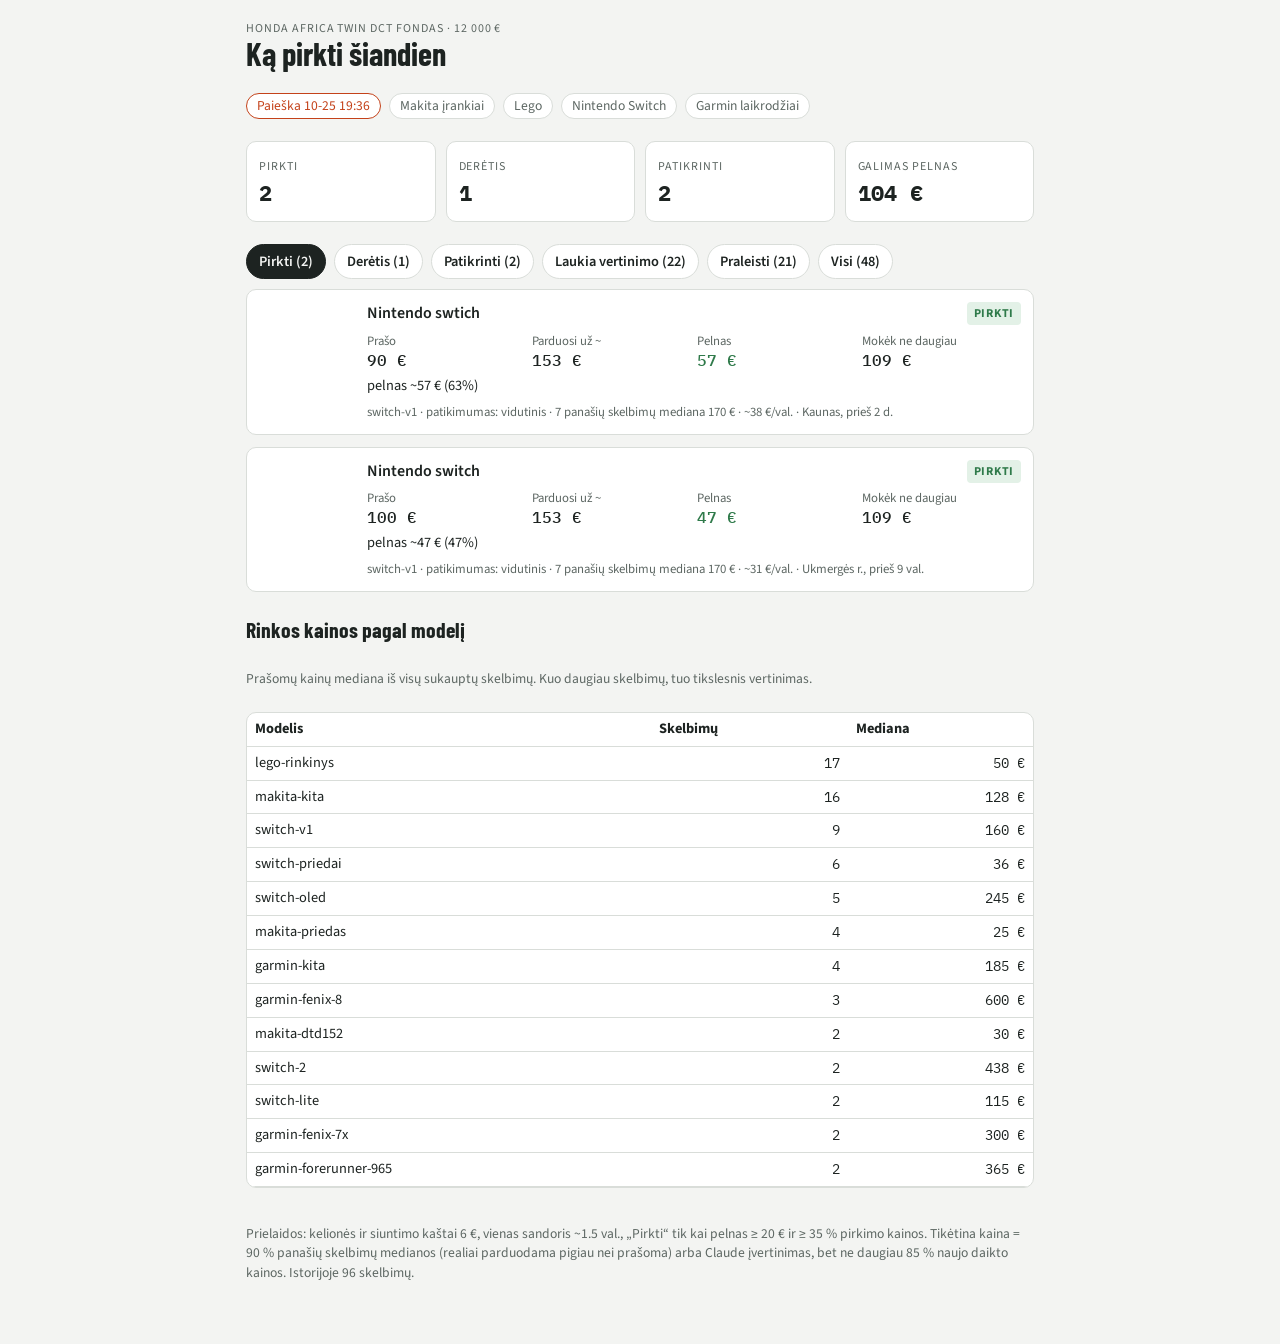
==== docs/index.html @ f066b0e3 "Kasdienio Claude vertinimo instrukcijos, stovo tipo progos svetainėje Co-Authored-By: Claude Opus 5." ====
<!doctype html>
<html lang="lt">
<head>
<meta charset="utf-8">
<meta name="viewport" content="width=device-width,initial-scale=1,viewport-fit=cover">
<meta name="robots" content="noindex,nofollow">
<title>Skelbimų medžioklė</title>
<link rel="stylesheet" href="https://fonts.googleapis.com/css2?family=Barlow+Condensed:wght@600;700&family=Source+Sans+3:wght@400;600&family=IBM+Plex+Mono:wght@500&display=swap">
<style>
/* Vienas stulpelis telefonui: suvestinė → sprendimų filtrai → radinių kortelės pagal balą → rinkos kainos */
:root{
  --bg:#f3f4f2;--panel:#fff;--fg:#1d2321;--muted:#5d6763;--line:#d9ddd9;--accent:#c4421a;
  --ok:#2f7a4a;--okbg:#e3f1e7;--warn:#9a6a00;--warnbg:#fbf0d4;--skip:#8a8f8c;
  --display:"Barlow Condensed","Arial Narrow",sans-serif;--body:"Source Sans 3",system-ui,sans-serif;--mono:"IBM Plex Mono",ui-monospace,monospace;
  color-scheme:light
}
@media (prefers-color-scheme:dark){:root{--bg:#151918;--panel:#1d2321;--fg:#e8ebe9;--muted:#9aa39f;--line:#2e3633;--accent:#f0703f;--ok:#6cc58c;--okbg:#1f3428;--warn:#e0b44a;--warnbg:#3a3020;--skip:#7d8582;color-scheme:dark}}
*{box-sizing:border-box}
body{margin:0;background:var(--bg);color:var(--fg);font:16px/1.45 var(--body)}
.wrap{max-width:820px;margin:0 auto;padding-block:max(20px,env(safe-area-inset-top)) 48px;padding-left:max(16px,env(safe-area-inset-left,0px));padding-right:max(16px,env(safe-area-inset-right,0px));display:grid;gap:22px}
h1,h2{font-family:var(--display);margin:0;text-wrap:balance}
h1{font-size:2rem;line-height:1.05}h2{font-size:1.35rem}
.eyebrow{font-size:.75rem;text-transform:uppercase;letter-spacing:.08em;color:var(--muted)}
.mono{font-family:var(--mono);font-variant-numeric:tabular-nums}
.status{display:flex;flex-wrap:wrap;gap:8px;font-size:.85rem;color:var(--muted)}
.chip{border:1px solid var(--line);border-radius:999px;padding:2px 10px;background:var(--panel);white-space:nowrap}
.chip.ok{border-color:var(--ok);color:var(--ok)}.chip.bad{border-color:var(--accent);color:var(--accent)}
.tiles{display:grid;grid-template-columns:repeat(auto-fit,minmax(140px,1fr));gap:10px}
.tile{background:var(--panel);border:1px solid var(--line);border-radius:10px;padding:12px}
.tile b{display:block;font-family:var(--mono);font-size:1.4rem}
.tabs{display:flex;gap:8px;flex-wrap:wrap}
.tabs button{font:600 .9rem var(--body);border:1px solid var(--line);background:var(--panel);color:var(--fg);border-radius:999px;padding:6px 12px;cursor:pointer}
.tabs button[aria-pressed="true"]{background:var(--fg);color:var(--bg);border-color:var(--fg)}
button:focus-visible,a:focus-visible{outline:2px solid var(--accent);outline-offset:2px}
.cards{display:grid;gap:12px}
.card{background:var(--panel);border:1px solid var(--line);border-radius:10px;padding:12px;display:grid;grid-template-columns:96px 1fr;gap:12px;min-width:0}
.card img{width:96px;height:96px;object-fit:cover;border-radius:6px;background:var(--line)}
.body{display:grid;gap:6px;min-width:0}
.top{display:flex;justify-content:space-between;gap:8px;align-items:flex-start}
.top a{color:var(--fg);font-weight:600;text-decoration:none;overflow-wrap:anywhere}
.top a:hover{text-decoration:underline}
.verdict{font:700 .75rem var(--body);text-transform:uppercase;letter-spacing:.06em;border-radius:4px;padding:3px 7px;white-space:nowrap}
.v-verta{background:var(--okbg);color:var(--ok)}.v-derėtis,.v-tikrinti{background:var(--warnbg);color:var(--warn)}
.v-praleisti,.v-nežinoma{background:var(--line);color:var(--muted)}
.nums{display:grid;grid-template-columns:repeat(4,minmax(0,1fr));gap:6px;font-size:.8rem;color:var(--muted)}
.nums span b{display:block;color:var(--fg);font:500 1rem var(--mono)}
.nums .pos{color:var(--ok)}.nums .neg{color:var(--accent)}
.why{font-size:.9rem}
.meta{font-size:.8rem;color:var(--muted);overflow-wrap:anywhere}
details{font-size:.9rem}
details pre{white-space:pre-wrap;background:var(--bg);border:1px solid var(--line);border-radius:6px;padding:8px;font:inherit;margin:6px 0}
.copy{font:600 .8rem var(--body);border:1px solid var(--line);background:var(--panel);color:var(--fg);border-radius:6px;padding:4px 10px;cursor:pointer}
table{border-collapse:collapse;width:100%;font-size:.9rem;font-variant-numeric:tabular-nums}
th,td{text-align:left;padding:6px 8px;border-bottom:1px solid var(--line)}td.n{text-align:right;font-family:var(--mono)}
.scroll{overflow-x:auto;background:var(--panel);border:1px solid var(--line);border-radius:10px}
.note{font-size:.85rem;color:var(--muted)}
@media (max-width:480px){.card{grid-template-columns:72px 1fr}.card img{width:72px;height:72px}.nums{grid-template-columns:repeat(2,minmax(0,1fr))}}
</style>
</head>
<body>
<div class="wrap">
  <header>
    <div class="eyebrow">Honda Africa Twin DCT fondas · 12 000 €</div>
    <h1>Ką pirkti šiandien</h1>
  </header>
  <div class="status" id="status"><span class="chip">Kraunama…</span></div>
  <div class="tiles" id="tiles"></div>
  <section style="display:grid;gap:10px">
    <div class="tabs" id="tabs"></div>
    <div class="cards" id="cards"></div>
  </section>
  <section style="display:grid;gap:10px">
    <h2>Rinkos kainos pagal modelį</h2>
    <p class="note">Prašomų kainų mediana iš visų sukauptų skelbimų. Kuo daugiau skelbimų, tuo tikslesnis vertinimas.</p>
    <div class="scroll"><table><thead><tr><th>Modelis</th><th>Skelbimų</th><th>Mediana</th></tr></thead><tbody id="market"></tbody></table></div>
  </section>
  <p class="note" id="assumptions"></p>
</div>
<script>
const fmt = n => n == null ? "—" : Math.round(n).toLocaleString("lt-LT") + " €";
const el = (tag, cls, txt) => { const e = document.createElement(tag); if (cls) e.className = cls; if (txt != null) e.textContent = txt; return e; };
const LABEL = {verta: "Pirkti", derėtis: "Derėtis", tikrinti: "Patikrinti", nežinoma: "Laukia vertinimo", praleisti: "Praleisti"};
let D, B, filter = "verta";

function render() {
  const R = D.radiniai;
  const cnt = k => R.filter(r => r.sprendimas === k).length;
  const tiles = document.getElementById("tiles");
  const best = R.filter(r => r.sprendimas === "verta").reduce((s, r) => s + (r.pelnas || 0), 0);
  tiles.replaceChildren(...[["Pirkti", cnt("verta")], ["Derėtis", cnt("derėtis")], ["Patikrinti", cnt("tikrinti")], ["Galimas pelnas", fmt(best)]]
    .map(([t, v]) => { const d = el("div", "tile"); d.append(el("span", "eyebrow", t), el("b", "", v)); return d; }));

  const tabs = document.getElementById("tabs");
  tabs.replaceChildren(...["verta", "derėtis", "tikrinti", "nežinoma", "praleisti", "visi"].map(k => {
    const b = el("button", "", (LABEL[k] || "Visi") + " (" + (k === "visi" ? R.length : cnt(k)) + ")");
    b.type = "button"; b.setAttribute("aria-pressed", k === filter); b.onclick = () => { filter = k; render(); }; return b;
  }));

  const rows = R.filter(r => filter === "visi" || r.sprendimas === filter);
  const cards = document.getElementById("cards");
  if (!rows.length) cards.replaceChildren(el("p", "note", "Šioje grupėje šiuo metu nieko nėra."));
  else cards.replaceChildren(...rows.map(r => {
    const c = el("article", "card");
    const img = el("img"); img.loading = "lazy"; img.alt = ""; img.referrerPolicy = "no-referrer"; img.onerror = () => img.style.visibility = "hidden"; if (r.nuotrauka) img.src = r.nuotrauka;
    const body = el("div", "body");
    const top = el("div", "top");
    const a = el("a", "", r.pavadinimas || "(be pavadinimo)"); a.href = r.nuoroda; a.target = "_blank"; a.rel = "noopener";
    top.append(a, el("span", "verdict v-" + r.sprendimas, LABEL[r.sprendimas] || r.sprendimas));
    const nums = el("div", "nums");
    const n = (t, v, cls) => { const s = el("span", "", t); const b = el("b", cls || "", v); s.append(b); nums.append(s); };
    n("Prašo", fmt(r.kaina)); n("Parduosi už ~", fmt(r.tiketina_pardavimo));
    n("Pelnas", fmt(r.pelnas), r.pelnas > 0 ? "pos" : r.pelnas < 0 ? "neg" : "");
    n("Mokėk ne daugiau", r.max_pirkimo ? fmt(r.max_pirkimo) : "—");
    body.append(top, nums, el("div", "why", r.priezastis || ""));
    body.append(el("div", "meta", [r.modelis, "patikimumas: " + r.patikimumas, (r.saltiniai || []).join(", "),
      r.pelnas_per_val != null ? "~" + fmt(r.pelnas_per_val) + "/val." : "", r.vieta_laikas].filter(Boolean).join(" · ")));
    if (r.stovas) body.append(el("div", "why", "Stovo tipo proga: naujas ES pigesnis nei LT naudoti." + (r.naujo_saltinis ? " " : "")));
    if (r.naujo_saltinis) { const l = el("a", "meta", "Naujo kaina: " + fmt(r.naujo_kaina)); l.href = r.naujo_saltinis; l.target = "_blank"; l.rel = "noopener"; body.append(l); }
    if (r.rizikos) body.append(el("div", "meta", "Rizikos: " + r.rizikos));
    if (r.skelbimo_tekstas) {
      const d = el("details"); d.append(el("summary", "", "Paruoštas skelbimo tekstas"));
      const pre = el("pre", "", r.skelbimo_tekstas); const btn = el("button", "copy", "Kopijuoti"); btn.type = "button";
      btn.onclick = () => navigator.clipboard.writeText(r.skelbimo_tekstas).then(() => btn.textContent = "Nukopijuota", () => { getSelection().selectAllChildren(pre); });
      d.append(pre, btn); body.append(d);
    }
    c.append(img, body); return c;
  }));

  const m = Object.entries(D.rinka).sort((x, y) => y[1].n - x[1].n);
  document.getElementById("market").replaceChildren(...m.map(([k, v]) => {
    const tr = el("tr"); tr.append(el("td", "", k), el("td", "n", v.n), el("td", "n", fmt(v.mediana))); return tr;
  }));
  const p = D.prielaidos;
  document.getElementById("assumptions").textContent =
    `Prielaidos: kelionės ir siuntimo kaštai ${p.kastai} €, vienas sandoris ~${p.valandos} val., „Pirkti“ tik kai pelnas ≥ ${p.min_pelnas} € ir ≥ ${Math.round(p.min_roi * 100)} % pirkimo kainos. ` +
    `Tikėtina kaina = 90 % panašių skelbimų medianos (realiai parduodama pigiau nei prašoma) arba Claude įvertinimas, bet ne daugiau 85 % naujo daikto kainos. Istorijoje ${D.skelbimu_istorijoje} skelbimų.`;
}

function renderStatus() {
  const st = document.getElementById("status"); st.replaceChildren();
  const t = new Date(B.paleista).toLocaleString("lt-LT", {timeZone: "Europe/Vilnius", month: "2-digit", day: "2-digit", hour: "2-digit", minute: "2-digit"});
  const old = Date.now() - new Date(B.paleista) > 3 * 3600e3;
  st.append(el("span", "chip " + (old ? "bad" : "ok"), "Paieška " + t));
  for (const p of B.paieskos) st.append(el("span", "chip " + (p.kodas === 200 ? "" : "bad"), p.pavadinimas + (p.kodas === 200 ? "" : " ✗")));
}

Promise.all([fetch("analize.json", {cache: "no-store"}).then(r => r.json()), fetch("busena.json", {cache: "no-store"}).then(r => r.json())])
  .then(([d, b]) => { D = d; B = b; renderStatus(); render(); })
  .catch(() => { document.getElementById("status").replaceChildren(el("span", "chip bad", "Nepavyko įkelti duomenų. Pabandyk po kelių minučių.")); });
</script>
</body>
</html>
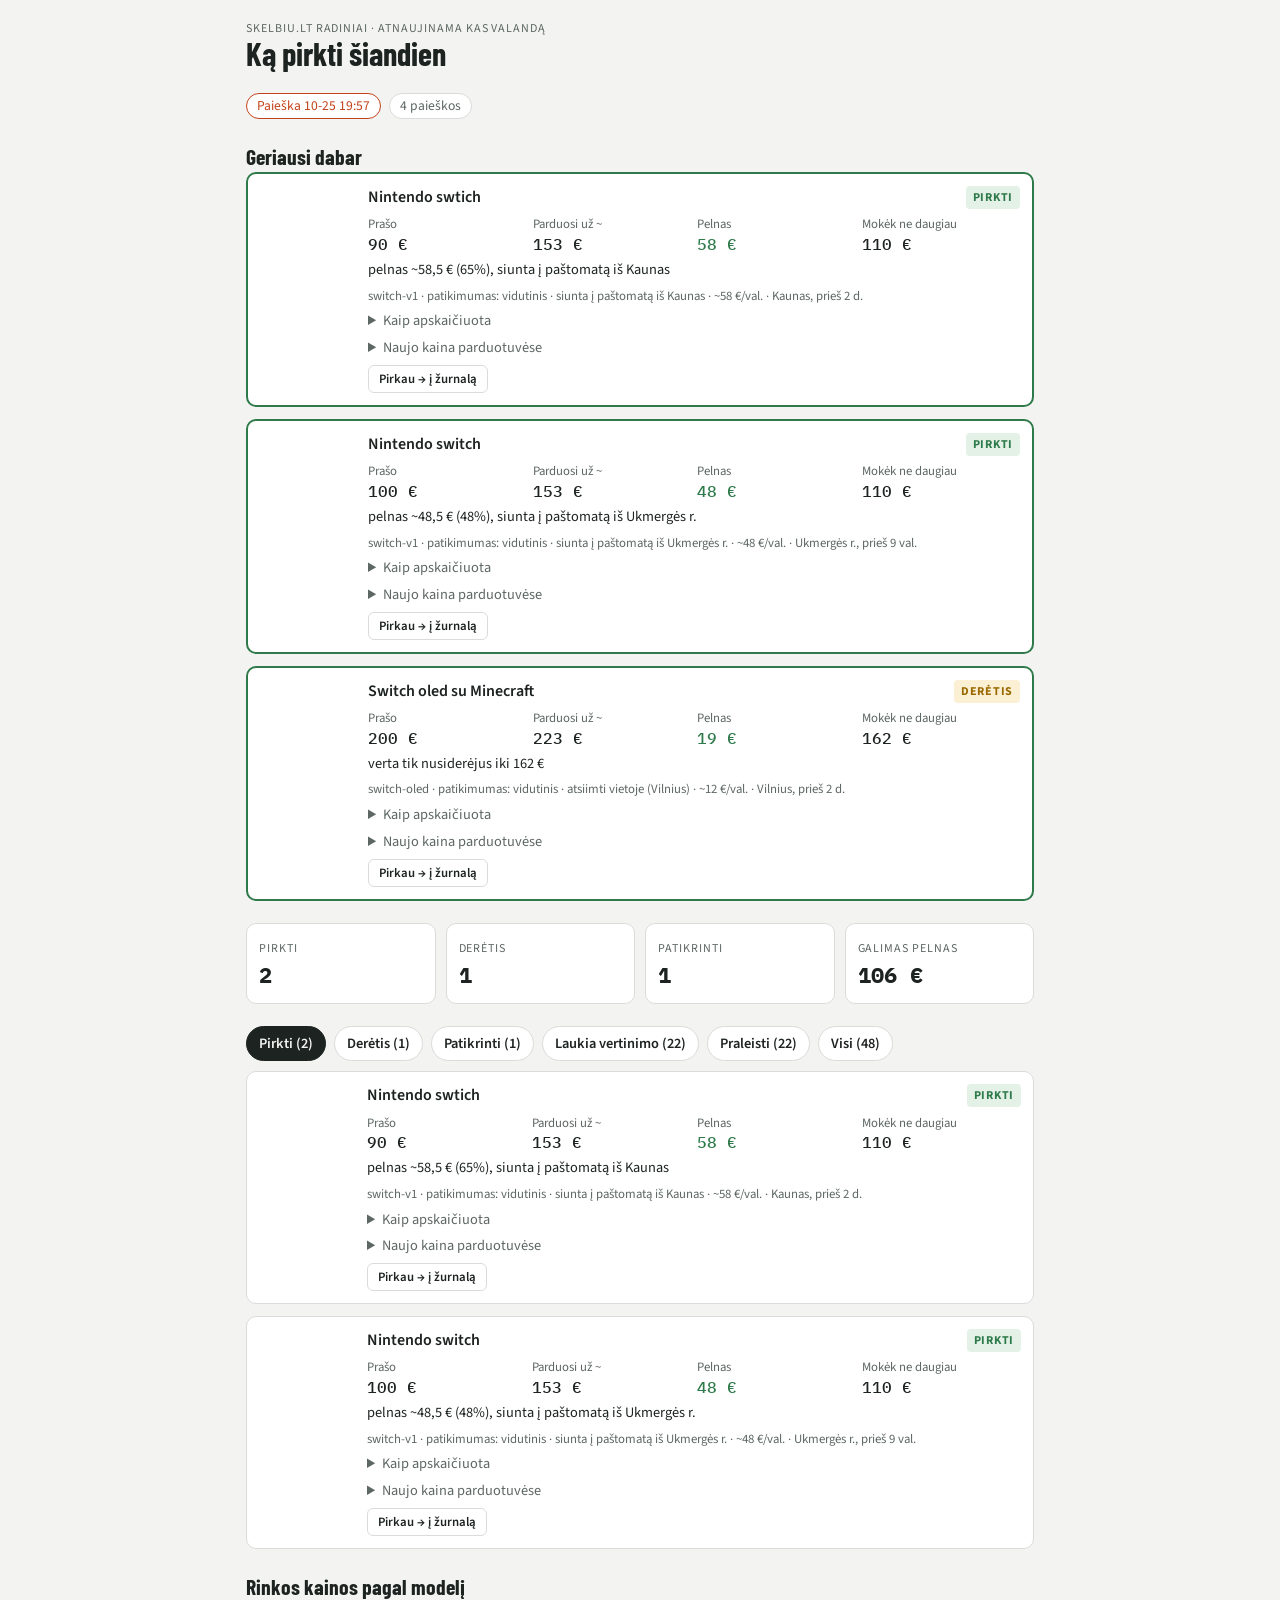
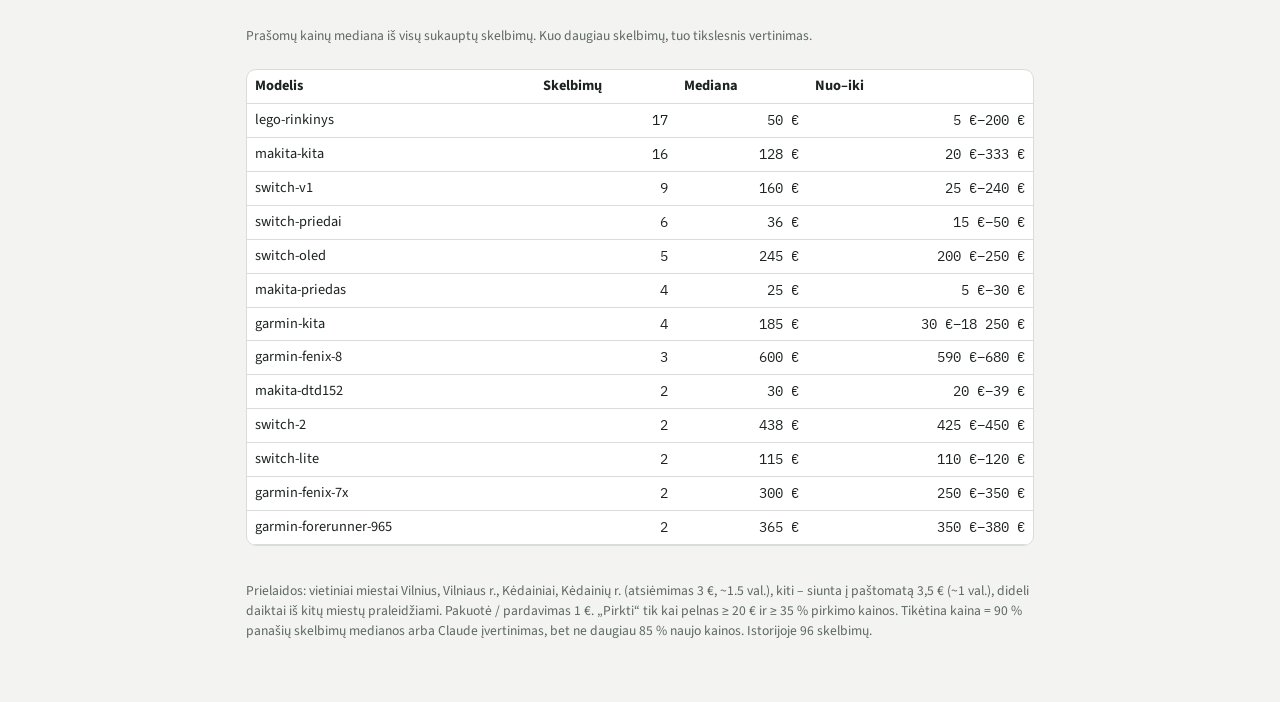
==== commit 81c5cfe7: "Svetainė: geriausi viršuje, skaičiavimo įrodymai, parduotuvių nuorodos, siuntimo kaštai, 10 kategori" ====
--- a/docs/index.html
+++ b/docs/index.html
@@ -26,7 +26,8 @@
 .chip{border:1px solid var(--line);border-radius:999px;padding:2px 10px;background:var(--panel);white-space:nowrap}
 .chip.ok{border-color:var(--ok);color:var(--ok)}.chip.bad{border-color:var(--accent);color:var(--accent)}
 .tiles{display:grid;grid-template-columns:repeat(auto-fit,minmax(140px,1fr));gap:10px}
-.tile{background:var(--panel);border:1px solid var(--line);border-radius:10px;padding:12px}
+.tile{background:var(--panel);border:1px solid var(--line);border-radius:10px;padding:12px;text-align:left;color:var(--fg);font:inherit;cursor:pointer}
+.tile:hover{border-color:var(--fg)}
 .tile b{display:block;font-family:var(--mono);font-size:1.4rem}
 .tabs{display:flex;gap:8px;flex-wrap:wrap}
 .tabs button{font:600 .9rem var(--body);border:1px solid var(--line);background:var(--panel);color:var(--fg);border-radius:999px;padding:6px 12px;cursor:pointer}
@@ -53,6 +54,15 @@
 table{border-collapse:collapse;width:100%;font-size:.9rem;font-variant-numeric:tabular-nums}
 th,td{text-align:left;padding:6px 8px;border-bottom:1px solid var(--line)}td.n{text-align:right;font-family:var(--mono)}
 .scroll{overflow-x:auto;background:var(--panel);border:1px solid var(--line);border-radius:10px}
+.best .card{border-color:var(--ok);border-width:2px}
+.steps{margin:6px 0;padding-left:20px;display:grid;gap:4px}
+.sub{font-size:.85rem;color:var(--muted);margin-top:6px}
+.comps{list-style:none;margin:4px 0;padding:0;display:grid;gap:3px}
+.comps a{color:var(--fg)}
+.shops{display:flex;flex-wrap:wrap;gap:6px;margin-top:6px}
+.shops a{color:var(--fg);text-decoration:none}
+a.copy{display:inline-block;text-decoration:none;justify-self:start}
+summary{cursor:pointer;color:var(--muted)}
 .note{font-size:.85rem;color:var(--muted)}
 @media (max-width:480px){.card{grid-template-columns:72px 1fr}.card img{width:72px;height:72px}.nums{grid-template-columns:repeat(2,minmax(0,1fr))}}
 </style>
@@ -60,80 +70,115 @@
 <body>
 <div class="wrap">
   <header>
-    <div class="eyebrow">Honda Africa Twin DCT fondas · 12 000 €</div>
+    <div class="eyebrow">Skelbiu.lt radiniai · atnaujinama kas valandą</div>
     <h1>Ką pirkti šiandien</h1>
   </header>
   <div class="status" id="status"><span class="chip">Kraunama…</span></div>
+  <section class="best" id="bestWrap" hidden>
+    <h2>Geriausi dabar</h2>
+    <div class="cards" id="best"></div>
+  </section>
   <div class="tiles" id="tiles"></div>
-  <section style="display:grid;gap:10px">
+  <section style="display:grid;gap:10px" id="listTop">
     <div class="tabs" id="tabs"></div>
     <div class="cards" id="cards"></div>
   </section>
   <section style="display:grid;gap:10px">
     <h2>Rinkos kainos pagal modelį</h2>
     <p class="note">Prašomų kainų mediana iš visų sukauptų skelbimų. Kuo daugiau skelbimų, tuo tikslesnis vertinimas.</p>
-    <div class="scroll"><table><thead><tr><th>Modelis</th><th>Skelbimų</th><th>Mediana</th></tr></thead><tbody id="market"></tbody></table></div>
+    <div class="scroll"><table><thead><tr><th>Modelis</th><th>Skelbimų</th><th>Mediana</th><th>Nuo–iki</th></tr></thead><tbody id="market"></tbody></table></div>
   </section>
   <p class="note" id="assumptions"></p>
 </div>
 <script>
-const fmt = n => n == null ? "—" : Math.round(n).toLocaleString("lt-LT") + " €";
+const ZURNALAS = "https://claude.ai/artifact/BnoZFVQTbE2ErNKnU8aGji";
+const fmt = n => n == null ? "—" : (Math.round(n * 10) / 10).toLocaleString("lt-LT") + " €";
 const el = (tag, cls, txt) => { const e = document.createElement(tag); if (cls) e.className = cls; if (txt != null) e.textContent = txt; return e; };
+const link = (href, txt, cls) => { const a = el("a", cls || "", txt); a.href = href; a.target = "_blank"; a.rel = "noopener"; return a; };
 const LABEL = {verta: "Pirkti", derėtis: "Derėtis", tikrinti: "Patikrinti", nežinoma: "Laukia vertinimo", praleisti: "Praleisti"};
 let D, B, filter = "verta";
+
+function card(r, big) {
+  const c = el("article", "card" + (big ? " big" : ""));
+  const img = el("img"); img.loading = "lazy"; img.alt = ""; img.referrerPolicy = "no-referrer";
+  img.onerror = () => img.style.visibility = "hidden"; if (r.nuotrauka) img.src = r.nuotrauka;
+  const body = el("div", "body");
+  const top = el("div", "top");
+  top.append(link(r.nuoroda, r.pavadinimas || "(be pavadinimo)"), el("span", "verdict v-" + r.sprendimas, LABEL[r.sprendimas] || r.sprendimas));
+  const nums = el("div", "nums");
+  const n = (t, v, cls) => { const s = el("span", "", t); s.append(el("b", cls || "", v)); nums.append(s); };
+  n("Prašo", fmt(r.kaina)); n("Parduosi už ~", fmt(r.tiketina_pardavimo));
+  n("Pelnas", fmt(r.pelnas), r.pelnas > 0 ? "pos" : r.pelnas < 0 ? "neg" : "");
+  n("Mokėk ne daugiau", r.max_pirkimo ? fmt(r.max_pirkimo) : "—");
+  body.append(top, nums, el("div", "why", r.priezastis || ""));
+  body.append(el("div", "meta", [r.modelis, "patikimumas: " + r.patikimumas, r.kastai && r.kastai.budas,
+    r.pelnas_per_val != null ? "~" + fmt(r.pelnas_per_val) + "/val." : "", r.vieta_laikas].filter(Boolean).join(" · ")));
+  if (r.stovas) body.append(el("div", "why", "Stovo tipo proga: naujas ES su siuntimu pigesnis nei LT skelbimuose."));
+  if (r.rizikos) body.append(el("div", "meta", "Rizikos: " + r.rizikos));
+
+  const how = el("details"); how.append(el("summary", "", "Kaip apskaičiuota"));
+  const ol = el("ol", "steps"); (r.zingsniai || []).forEach(z => ol.append(el("li", "", z))); how.append(ol);
+  if (r.palyginami && r.palyginami.length) {
+    how.append(el("div", "sub", "Panašūs skelbimai (" + r.palyginamu + "):"));
+    const ul = el("ul", "comps");
+    r.palyginami.forEach(p => { const li = el("li"); li.append(link(p.nuoroda, p.pavadinimas), el("span", "mono", " " + fmt(p.kaina))); ul.append(li); });
+    how.append(ul);
+  }
+  body.append(how);
+
+  const shop = el("details"); shop.append(el("summary", "", r.parduotuves && r.parduotuves.length ? "Naujo kainos parduotuvėse (" + r.parduotuves.length + ")" : "Naujo kaina parduotuvėse"));
+  if (r.parduotuves && r.parduotuves.length) {
+    const ul = el("ul", "comps");
+    r.parduotuves.forEach(p => { const li = el("li"); li.append(link(p.url, p.parduotuve || p.pavadinimas || p.url), el("span", "mono", " " + fmt(p.kaina) + (p.su_siuntimu ? " su siuntimu" : ""))); ul.append(li); });
+    shop.append(ul);
+  } else shop.append(el("div", "sub", "Claude dar nepatikrino. Greita paieška:"));
+  const q = el("div", "shops"); (r.parduotuviu_paieska || []).forEach(p => q.append(link(p.url, p.pavadinimas, "chip"))); shop.append(q);
+  body.append(shop);
+
+  if (r.skelbimo_tekstas) {
+    const d = el("details"); d.append(el("summary", "", "Paruoštas skelbimo tekstas"));
+    const pre = el("pre", "", r.skelbimo_tekstas); const btn = el("button", "copy", "Kopijuoti"); btn.type = "button";
+    btn.onclick = () => navigator.clipboard.writeText(r.skelbimo_tekstas).then(() => btn.textContent = "Nukopijuota", () => getSelection().selectAllChildren(pre));
+    d.append(pre, btn); body.append(d);
+  }
+  if (ZURNALAS.startsWith("http")) {
+    const buy = link(ZURNALAS + "#p" + r.id, "Pirkau → į žurnalą", "copy");
+    buy.onclick = () => { try { navigator.clipboard.writeText(JSON.stringify({skelbimas: {id: r.id, nuoroda: r.nuoroda, pavadinimas: r.pavadinimas, kaina: r.kaina, vieta_laikas: r.vieta_laikas, aprasymas: r.aprasymas, nuotrauka: r.nuotrauka, pastebetas: r.pastebetas, tiketina_pardavimo: r.tiketina_pardavimo}})); } catch (e) {} };
+    body.append(buy);
+  }
+  c.append(img, body); return c;
+}
 
 function render() {
   const R = D.radiniai;
   const cnt = k => R.filter(r => r.sprendimas === k).length;
+  const best = R.filter(r => r.sprendimas === "verta" || r.sprendimas === "derėtis").sort((a, b) => b.balas - a.balas).slice(0, 3);
+  document.getElementById("bestWrap").hidden = !best.length;
+  document.getElementById("best").replaceChildren(...best.map(r => card(r, true)));
+
   const tiles = document.getElementById("tiles");
-  const best = R.filter(r => r.sprendimas === "verta").reduce((s, r) => s + (r.pelnas || 0), 0);
-  tiles.replaceChildren(...[["Pirkti", cnt("verta")], ["Derėtis", cnt("derėtis")], ["Patikrinti", cnt("tikrinti")], ["Galimas pelnas", fmt(best)]]
-    .map(([t, v]) => { const d = el("div", "tile"); d.append(el("span", "eyebrow", t), el("b", "", v)); return d; }));
+  const profit = R.filter(r => r.sprendimas === "verta").reduce((s, r) => s + (r.pelnas || 0), 0);
+  tiles.replaceChildren(...[["verta", "Pirkti", cnt("verta")], ["derėtis", "Derėtis", cnt("derėtis")], ["tikrinti", "Patikrinti", cnt("tikrinti")], ["verta", "Galimas pelnas", fmt(profit)]]
+    .map(([k, t, v]) => { const b = el("button", "tile"); b.type = "button"; b.append(el("span", "eyebrow", t), el("b", "", v));
+      b.onclick = () => { filter = k; render(); document.getElementById("listTop").scrollIntoView({behavior: "smooth"}); }; return b; }));
 
   const tabs = document.getElementById("tabs");
   tabs.replaceChildren(...["verta", "derėtis", "tikrinti", "nežinoma", "praleisti", "visi"].map(k => {
     const b = el("button", "", (LABEL[k] || "Visi") + " (" + (k === "visi" ? R.length : cnt(k)) + ")");
     b.type = "button"; b.setAttribute("aria-pressed", k === filter); b.onclick = () => { filter = k; render(); }; return b;
   }));
-
   const rows = R.filter(r => filter === "visi" || r.sprendimas === filter);
-  const cards = document.getElementById("cards");
-  if (!rows.length) cards.replaceChildren(el("p", "note", "Šioje grupėje šiuo metu nieko nėra."));
-  else cards.replaceChildren(...rows.map(r => {
-    const c = el("article", "card");
-    const img = el("img"); img.loading = "lazy"; img.alt = ""; img.referrerPolicy = "no-referrer"; img.onerror = () => img.style.visibility = "hidden"; if (r.nuotrauka) img.src = r.nuotrauka;
-    const body = el("div", "body");
-    const top = el("div", "top");
-    const a = el("a", "", r.pavadinimas || "(be pavadinimo)"); a.href = r.nuoroda; a.target = "_blank"; a.rel = "noopener";
-    top.append(a, el("span", "verdict v-" + r.sprendimas, LABEL[r.sprendimas] || r.sprendimas));
-    const nums = el("div", "nums");
-    const n = (t, v, cls) => { const s = el("span", "", t); const b = el("b", cls || "", v); s.append(b); nums.append(s); };
-    n("Prašo", fmt(r.kaina)); n("Parduosi už ~", fmt(r.tiketina_pardavimo));
-    n("Pelnas", fmt(r.pelnas), r.pelnas > 0 ? "pos" : r.pelnas < 0 ? "neg" : "");
-    n("Mokėk ne daugiau", r.max_pirkimo ? fmt(r.max_pirkimo) : "—");
-    body.append(top, nums, el("div", "why", r.priezastis || ""));
-    body.append(el("div", "meta", [r.modelis, "patikimumas: " + r.patikimumas, (r.saltiniai || []).join(", "),
-      r.pelnas_per_val != null ? "~" + fmt(r.pelnas_per_val) + "/val." : "", r.vieta_laikas].filter(Boolean).join(" · ")));
-    if (r.stovas) body.append(el("div", "why", "Stovo tipo proga: naujas ES pigesnis nei LT naudoti." + (r.naujo_saltinis ? " " : "")));
-    if (r.naujo_saltinis) { const l = el("a", "meta", "Naujo kaina: " + fmt(r.naujo_kaina)); l.href = r.naujo_saltinis; l.target = "_blank"; l.rel = "noopener"; body.append(l); }
-    if (r.rizikos) body.append(el("div", "meta", "Rizikos: " + r.rizikos));
-    if (r.skelbimo_tekstas) {
-      const d = el("details"); d.append(el("summary", "", "Paruoštas skelbimo tekstas"));
-      const pre = el("pre", "", r.skelbimo_tekstas); const btn = el("button", "copy", "Kopijuoti"); btn.type = "button";
-      btn.onclick = () => navigator.clipboard.writeText(r.skelbimo_tekstas).then(() => btn.textContent = "Nukopijuota", () => { getSelection().selectAllChildren(pre); });
-      d.append(pre, btn); body.append(d);
-    }
-    c.append(img, body); return c;
-  }));
+  document.getElementById("cards").replaceChildren(...(rows.length ? rows.map(r => card(r)) : [el("p", "note", "Šioje grupėje šiuo metu nieko nėra.")]));
 
   const m = Object.entries(D.rinka).sort((x, y) => y[1].n - x[1].n);
   document.getElementById("market").replaceChildren(...m.map(([k, v]) => {
-    const tr = el("tr"); tr.append(el("td", "", k), el("td", "n", v.n), el("td", "n", fmt(v.mediana))); return tr;
+    const tr = el("tr"); tr.append(el("td", "", k), el("td", "n", v.n), el("td", "n", fmt(v.mediana)), el("td", "n", fmt(v.min) + "–" + fmt(v.max))); return tr;
   }));
   const p = D.prielaidos;
   document.getElementById("assumptions").textContent =
-    `Prielaidos: kelionės ir siuntimo kaštai ${p.kastai} €, vienas sandoris ~${p.valandos} val., „Pirkti“ tik kai pelnas ≥ ${p.min_pelnas} € ir ≥ ${Math.round(p.min_roi * 100)} % pirkimo kainos. ` +
-    `Tikėtina kaina = 90 % panašių skelbimų medianos (realiai parduodama pigiau nei prašoma) arba Claude įvertinimas, bet ne daugiau 85 % naujo daikto kainos. Istorijoje ${D.skelbimu_istorijoje} skelbimų.`;
+    `Prielaidos: vietiniai miestai ${p.vietiniai_miestai.join(", ")} (atsiėmimas ${fmt(p.atsiemimas_vietoje_eur)}, ~${p.laikas_vietoje_val} val.), kiti – siunta į paštomatą ${fmt(p.siunta_i_mane_eur)} (~${p.laikas_siunta_val} val.), dideli daiktai iš kitų miestų praleidžiami. ` +
+    `Pakuotė / pardavimas ${fmt(p.pardavimo_kastai_eur)}. „Pirkti“ tik kai pelnas ≥ ${fmt(p.min_pelnas_eur)} ir ≥ ${Math.round(p.min_roi * 100)} % pirkimo kainos. ` +
+    `Tikėtina kaina = ${Math.round(p.nuolaida_pardavimui * 100)} % panašių skelbimų medianos arba Claude įvertinimas, bet ne daugiau ${Math.round(p.naujo_lubos * 100)} % naujo kainos. Istorijoje ${D.skelbimu_istorijoje} skelbimų.`;
 }
 
 function renderStatus() {
@@ -141,7 +186,8 @@
   const t = new Date(B.paleista).toLocaleString("lt-LT", {timeZone: "Europe/Vilnius", month: "2-digit", day: "2-digit", hour: "2-digit", minute: "2-digit"});
   const old = Date.now() - new Date(B.paleista) > 3 * 3600e3;
   st.append(el("span", "chip " + (old ? "bad" : "ok"), "Paieška " + t));
-  for (const p of B.paieskos) st.append(el("span", "chip " + (p.kodas === 200 ? "" : "bad"), p.pavadinimas + (p.kodas === 200 ? "" : " ✗")));
+  const bad = B.paieskos.filter(p => p.kodas !== 200);
+  st.append(el("span", "chip " + (bad.length ? "bad" : ""), B.paieskos.length + " paieškos" + (bad.length ? ", nepavyko: " + bad.map(p => p.pavadinimas).join(", ") : "")));
 }
 
 Promise.all([fetch("analize.json", {cache: "no-store"}).then(r => r.json()), fetch("busena.json", {cache: "no-store"}).then(r => r.json())])
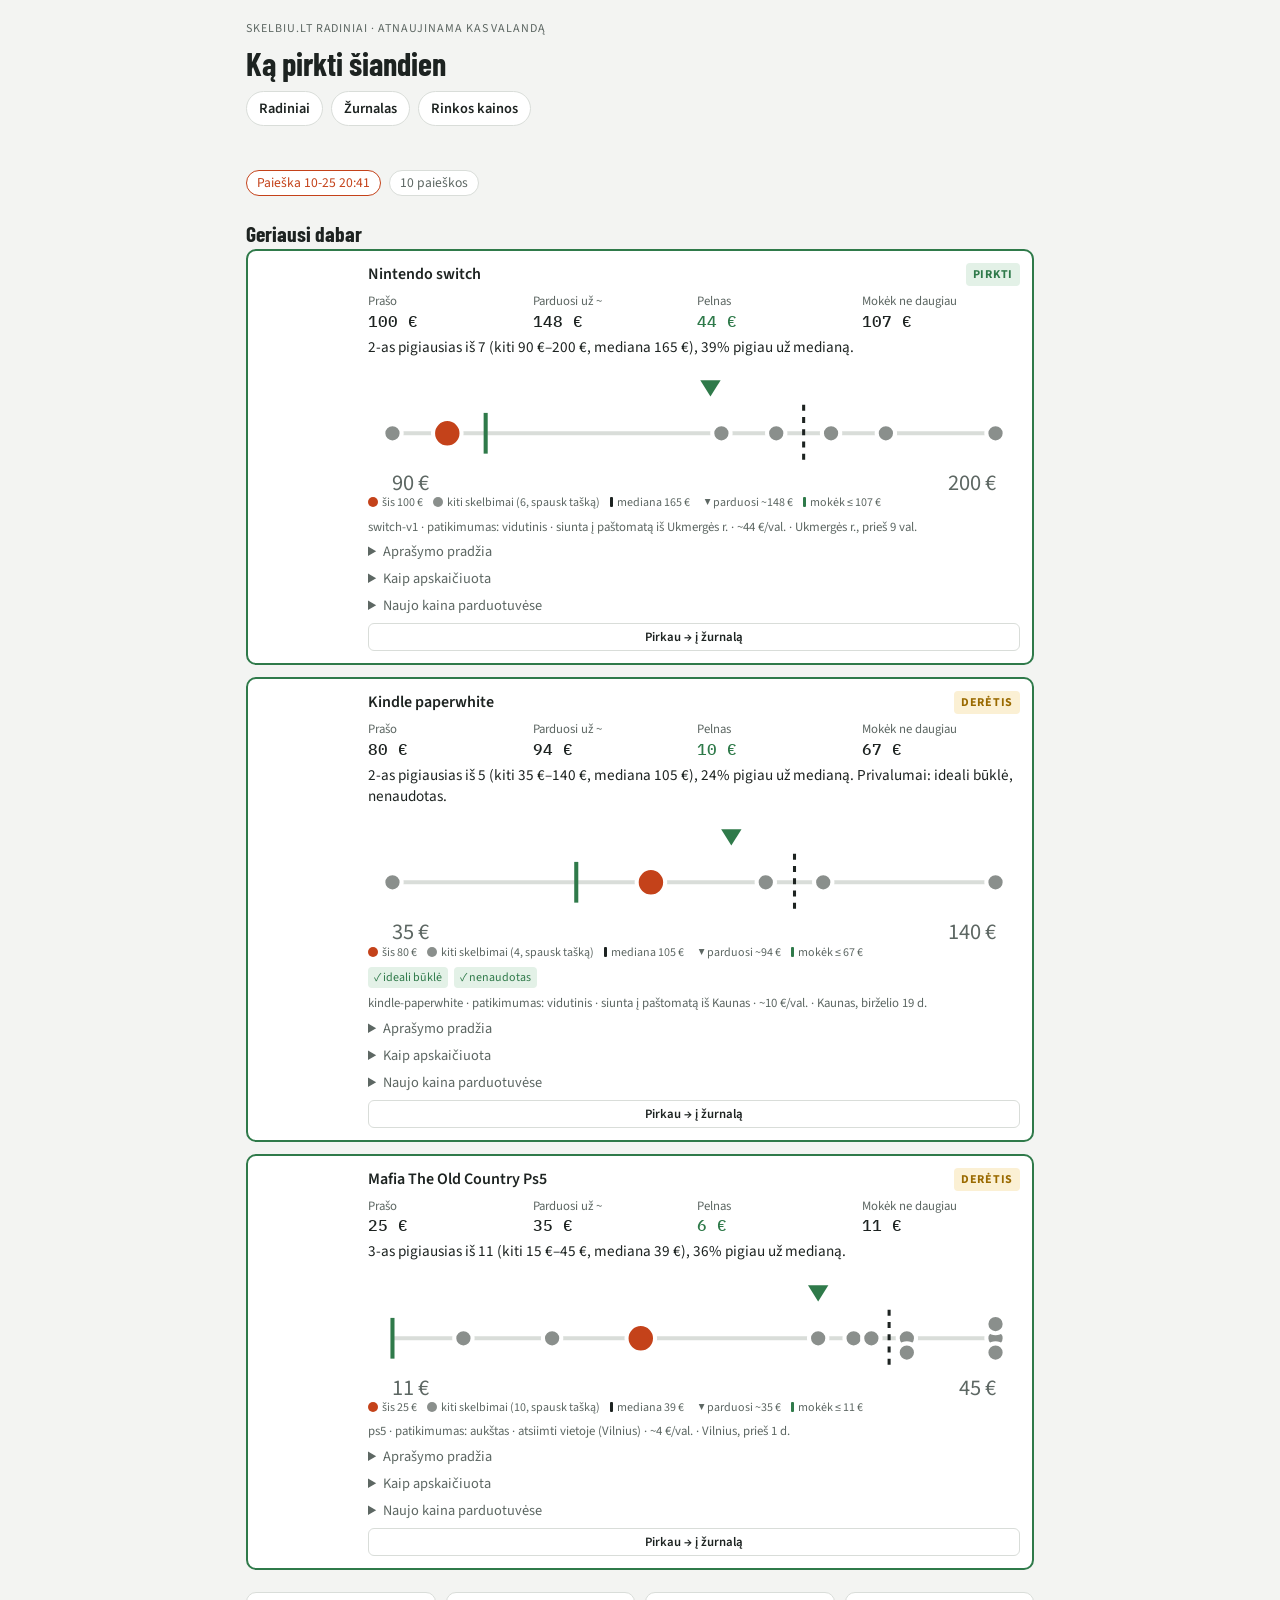
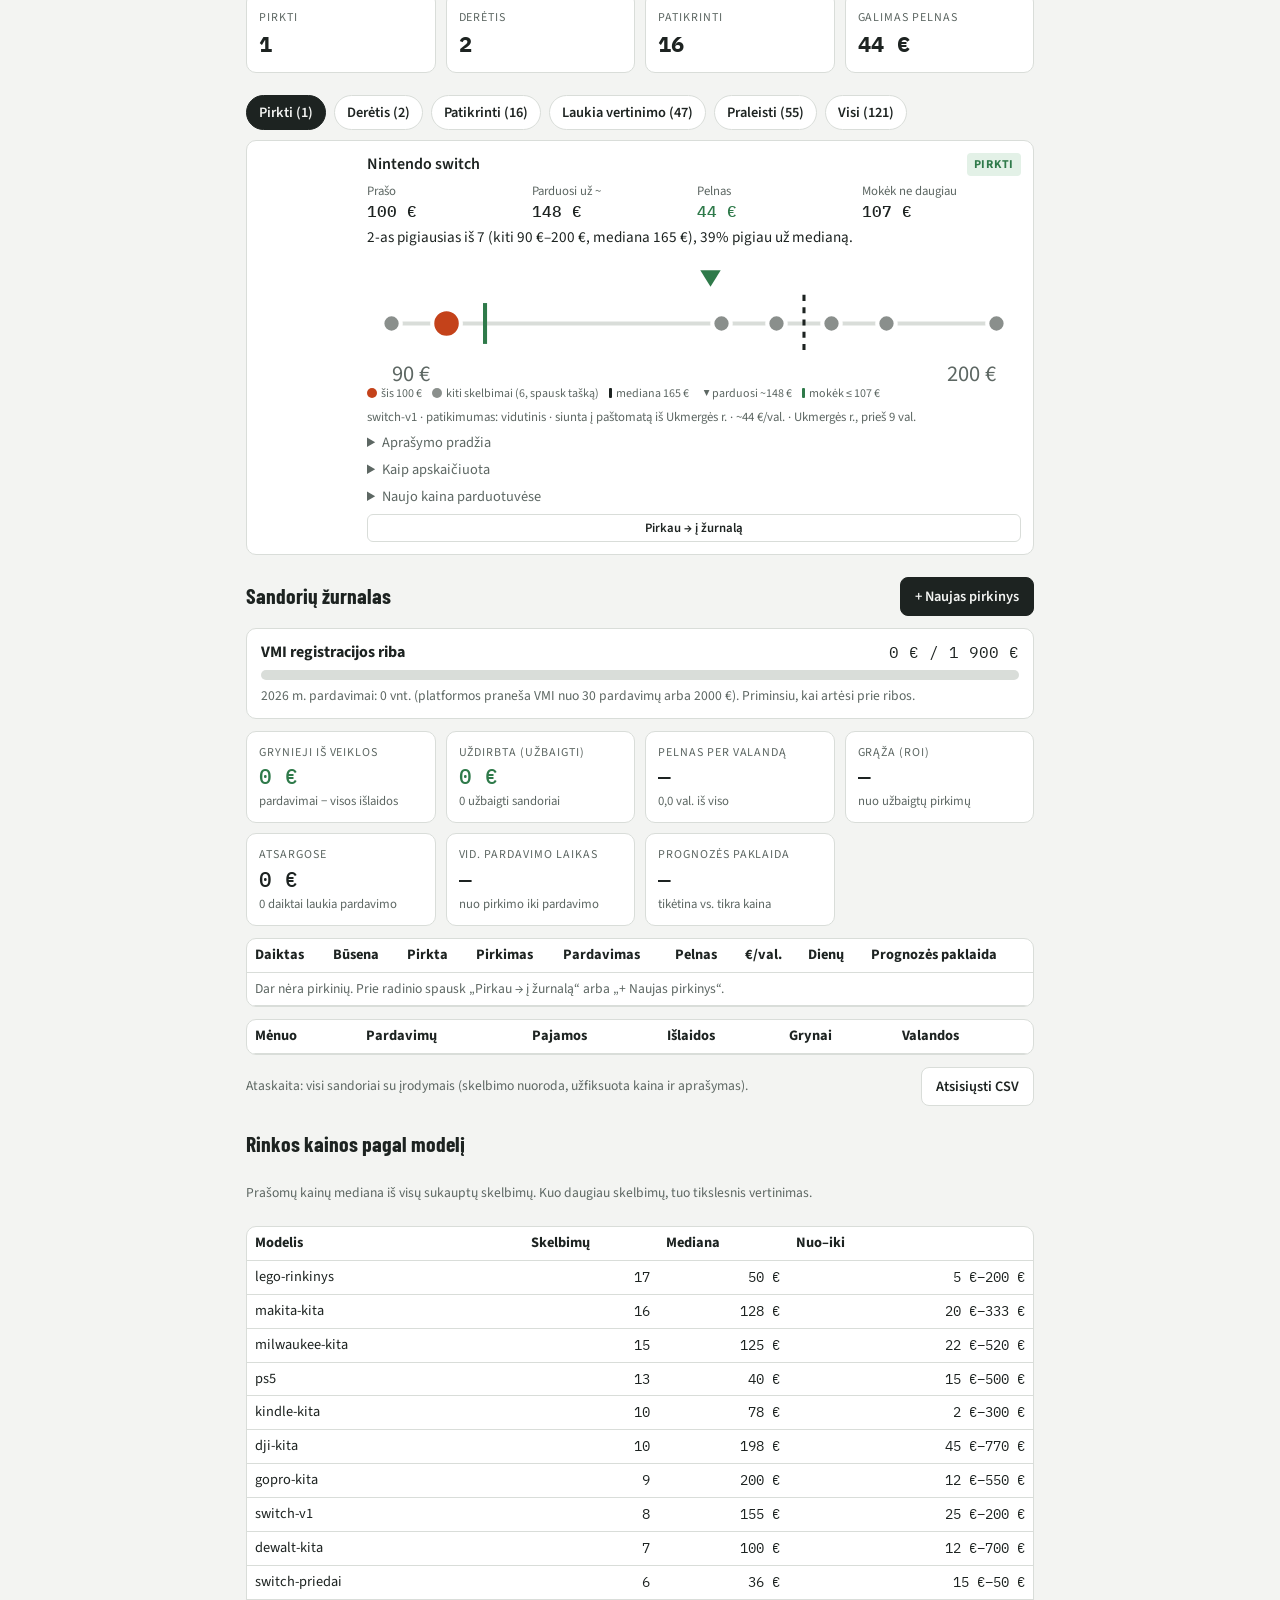
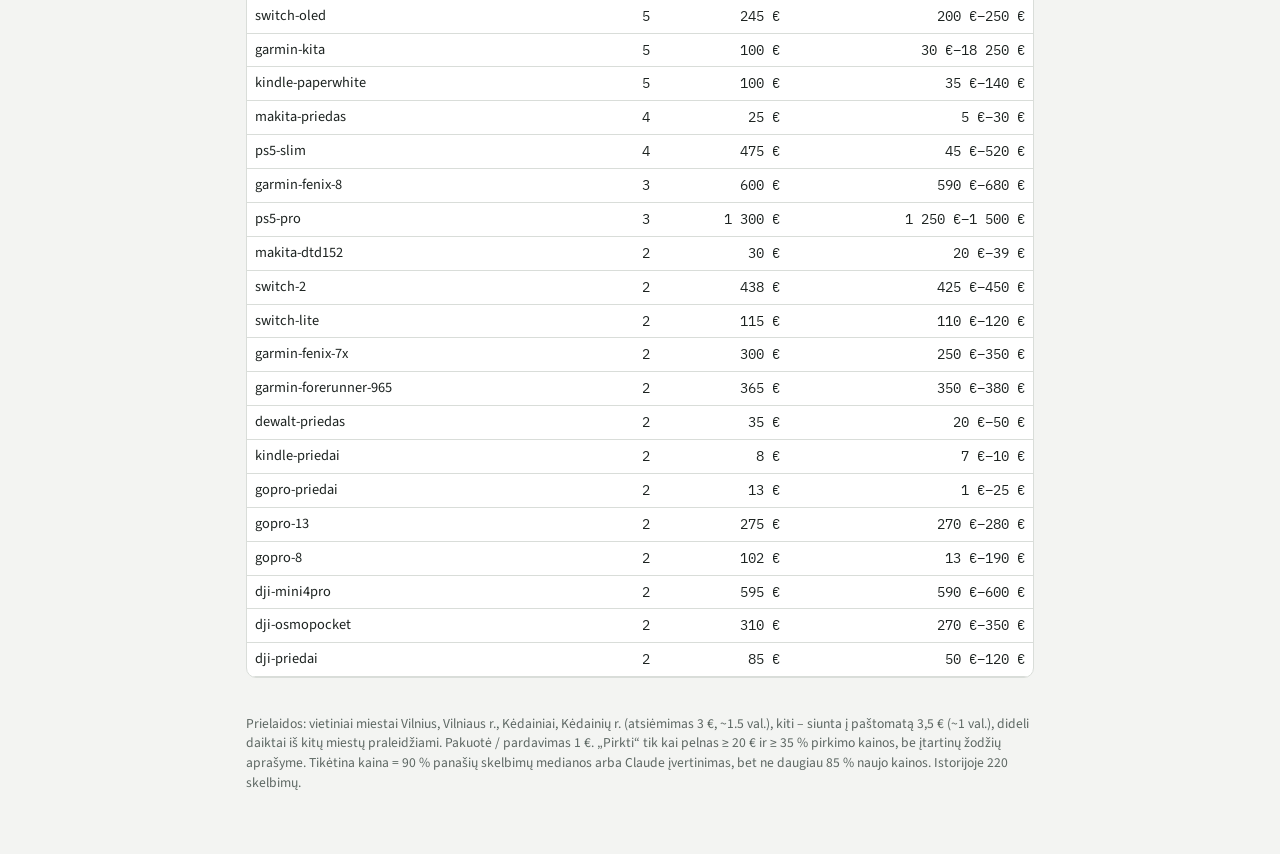
==== commit 46d0fa56: "Svetainė: kainų skalė, „kodėl būtent šis“, aprašymo rizikos, žurnalas ir VMI priminimas Co-Authored-" ====
--- a/docs/index.html
+++ b/docs/index.html
@@ -16,6 +16,7 @@
 }
 @media (prefers-color-scheme:dark){:root{--bg:#151918;--panel:#1d2321;--fg:#e8ebe9;--muted:#9aa39f;--line:#2e3633;--accent:#f0703f;--ok:#6cc58c;--okbg:#1f3428;--warn:#e0b44a;--warnbg:#3a3020;--skip:#7d8582;color-scheme:dark}}
 *{box-sizing:border-box}
+[hidden]{display:none!important}
 body{margin:0;background:var(--bg);color:var(--fg);font:16px/1.45 var(--body)}
 .wrap{max-width:820px;margin:0 auto;padding-block:max(20px,env(safe-area-inset-top)) 48px;padding-left:max(16px,env(safe-area-inset-left,0px));padding-right:max(16px,env(safe-area-inset-right,0px));display:grid;gap:22px}
 h1,h2{font-family:var(--display);margin:0;text-wrap:balance}
@@ -65,134 +66,136 @@
 summary{cursor:pointer;color:var(--muted)}
 .note{font-size:.85rem;color:var(--muted)}
 @media (max-width:480px){.card{grid-template-columns:72px 1fr}.card img{width:72px;height:72px}.nums{grid-template-columns:repeat(2,minmax(0,1fr))}}
+.nav{display:flex;gap:8px;flex-wrap:wrap}
+.nav a{font:600 .9rem var(--body);color:var(--fg);text-decoration:none;border:1px solid var(--line);border-radius:999px;padding:6px 12px;background:var(--panel)}
+.kodel{font-size:.95rem;line-height:1.4}
+.flags{display:flex;flex-wrap:wrap;gap:6px}
+.flag{font-size:.75rem;border-radius:4px;padding:2px 6px}
+.flag.risk{background:var(--warnbg);color:var(--accent)}.flag.plus{background:var(--okbg);color:var(--ok)}
+.scale{width:100%;height:auto;display:block;overflow:visible}
+.scale text{font:11px var(--body);fill:var(--muted)}
+.scale .axis{stroke:var(--line);stroke-width:2}
+.scale .other{fill:var(--skip);stroke:var(--panel);stroke-width:2}
+.scale a:hover .other,.scale a:focus .other{fill:var(--fg)}
+.scale .me{fill:var(--accent);stroke:var(--panel);stroke-width:2}
+.scale .med{stroke:var(--fg);stroke-width:1.5;stroke-dasharray:3 3}
+.scale .sell{fill:var(--ok)}.scale .new{fill:var(--warn)}.scale .maxb{stroke:var(--ok);stroke-width:2}
+.legend{display:flex;flex-wrap:wrap;gap:10px;font-size:.75rem;color:var(--muted)}
+.legend i{display:inline-block;width:10px;height:10px;border-radius:50%;margin-right:4px;vertical-align:-1px}
+.vmi{border-radius:10px;padding:12px 14px;display:grid;gap:6px;background:var(--panel);border:1px solid var(--line)}
+.vmi.warn{background:var(--warnbg);border-color:var(--warn)}.vmi.alert{background:var(--warnbg);border:2px solid var(--accent)}
+.bar{height:10px;background:var(--line);border-radius:5px;overflow:hidden}.bar>i{display:block;height:100%;background:var(--accent)}
+.kpis{display:grid;grid-template-columns:repeat(auto-fit,minmax(150px,1fr));gap:10px}
+.kpi{background:var(--panel);border:1px solid var(--line);border-radius:10px;padding:12px;display:grid;gap:2px}
+.kpi b{font:500 1.3rem var(--mono)}.kpi small{color:var(--muted);font-size:.8rem}
+.pos{color:var(--ok)}.neg{color:var(--accent)}
+.panel{background:var(--panel);border:1px solid var(--line);border-radius:10px;padding:16px;display:grid;gap:12px}
+.panel form{display:grid;gap:12px}
+.fgrid{display:grid;grid-template-columns:repeat(auto-fit,minmax(170px,1fr));gap:10px}
+.panel label{display:grid;gap:4px;font-size:.85rem;color:var(--muted)}
+.panel input,.panel select,.panel textarea{font:inherit;color:var(--fg);background:var(--bg);border:1px solid var(--line);border-radius:6px;padding:8px;min-width:0;width:100%}
+fieldset{border:1px solid var(--line);border-radius:8px;padding:12px;display:grid;gap:10px;margin:0}legend{font-weight:600;padding:0 6px}
+.btn{font:600 .9rem var(--body);border:1px solid var(--line);background:var(--panel);color:var(--fg);border-radius:8px;padding:8px 14px;cursor:pointer;text-decoration:none;display:inline-block}
+.btn.primary{background:var(--fg);color:var(--bg);border-color:var(--fg)}
+.row{display:flex;justify-content:space-between;gap:12px;flex-wrap:wrap;align-items:center}
+.evidence{font-size:.85rem;color:var(--muted);background:var(--bg);border:1px dashed var(--line);border-radius:6px;padding:8px;overflow-wrap:anywhere}
+tr.click{cursor:pointer}tr.click:hover td{background:var(--bg)}
+td.t{white-space:normal;min-width:160px}
+.pill{font-size:.75rem;font-weight:700;border-radius:4px;padding:2px 6px}
+.p-atsargose{background:var(--warnbg);color:var(--warn)}.p-parduota{background:var(--okbg);color:var(--ok)}.p-nurasyta{background:var(--line);color:var(--muted)}
+.msg{font-size:.9rem;padding:8px 12px;border-radius:6px;background:var(--warnbg);color:var(--warn)}
 </style>
 </head>
 <body>
 <div class="wrap">
-  <header>
+  <header style="display:grid;gap:10px">
     <div class="eyebrow">Skelbiu.lt radiniai · atnaujinama kas valandą</div>
     <h1>Ką pirkti šiandien</h1>
+    <nav class="nav"><a href="#radiniai">Radiniai</a><a href="#zurnalas">Žurnalas</a><a href="#rinka">Rinkos kainos</a></nav>
   </header>
+  <div id="vmiTop"></div>
   <div class="status" id="status"><span class="chip">Kraunama…</span></div>
   <section class="best" id="bestWrap" hidden>
     <h2>Geriausi dabar</h2>
     <div class="cards" id="best"></div>
   </section>
   <div class="tiles" id="tiles"></div>
-  <section style="display:grid;gap:10px" id="listTop">
+  <section style="display:grid;gap:10px" id="radiniai">
     <div class="tabs" id="tabs"></div>
     <div class="cards" id="cards"></div>
   </section>
-  <section style="display:grid;gap:10px">
+
+  <section style="display:grid;gap:12px" id="zurnalas">
+    <div class="row"><h2>Sandorių žurnalas</h2><button class="btn primary" type="button" id="addBtn">+ Naujas pirkinys</button></div>
+    <div class="msg" id="msg" hidden></div>
+    <div id="vmi"></div>
+    <div class="kpis" id="kpis"></div>
+    <section class="panel" id="formPanel" hidden>
+      <div class="row"><h2 id="formTitle">Naujas pirkinys</h2><button class="btn" type="button" id="closeForm">Uždaryti</button></div>
+      <form id="form">
+        <fieldset><legend>Daiktas</legend>
+          <div class="fgrid">
+            <label>Pavadinimas<input id="f_pavadinimas" required></label>
+            <label>Kategorija<input id="f_kategorija" list="kategorijos"></label>
+            <label>Skelbimo nuoroda<input id="f_nuoroda" type="url"></label>
+            <label>Būsena<select id="f_busena"><option value="atsargose">Atsargose</option><option value="parduota">Parduota</option><option value="nurasyta">Nurašyta (nuostolis)</option></select></label>
+          </div>
+          <div class="evidence" id="evidence"></div>
+        </fieldset>
+        <fieldset><legend>Pirkimas</legend>
+          <div class="fgrid">
+            <label>Data<input id="f_pirkimo_data" type="date" required></label>
+            <label>Kaina, €<input id="f_pirkimo_kaina" type="number" step="0.01" min="0" required></label>
+            <label>Atgabenimas, €<input id="f_pirkimo_kastai" type="number" step="0.01" min="0"></label>
+            <label>Tikėtina pardavimo kaina, €<input id="f_tiketina" type="number" step="0.01" min="0"></label>
+          </div>
+        </fieldset>
+        <fieldset><legend>Pardavimas</legend>
+          <div class="fgrid">
+            <label>Data<input id="f_pardavimo_data" type="date"></label>
+            <label>Kaina, €<input id="f_pardavimo_kaina" type="number" step="0.01" min="0"></label>
+            <label>Kaštai, € (pakuotė, siunta, mokesčiai)<input id="f_pardavimo_kastai" type="number" step="0.01" min="0"></label>
+            <label>Platforma<select id="f_platforma"><option>Skelbiu.lt</option><option>Vinted</option><option>Facebook</option><option>Kita</option></select></label>
+          </div>
+        </fieldset>
+        <fieldset><legend>Laikas ir pastabos</legend>
+          <div class="fgrid"><label>Sugaišta, min (viso)<input id="f_laikas_min" type="number" min="0" step="5"></label></div>
+          <label>Pastabos (be asmens duomenų)<textarea id="f_pastabos" rows="2"></textarea></label>
+        </fieldset>
+        <div class="row"><button class="btn" type="button" id="delBtn" hidden>Ištrinti</button><span></span><button class="btn primary" type="submit" id="saveBtn">Išsaugoti</button></div>
+      </form>
+    </section>
+    <section class="panel" id="tokenPanel" hidden>
+      <h2>Prisijungimas įrašymui (vieną kartą)</h2>
+      <p class="note">Žurnalas saugomas šiame repo faile docs/sandoriai.json. Kad svetainė galėtų jį įrašyti, reikia GitHub rakto, kuris leidžia keisti tik šį repo. Raktas lieka tik šioje naršyklėje.</p>
+      <ol class="note">
+        <li>Atsidaryk <a href="https://github.com/settings/personal-access-tokens/new" target="_blank" rel="noopener">naujo rakto kūrimą</a>.</li>
+        <li>Pavadinimas: „skelbimai-zurnalas“, galiojimas: 1 metai.</li>
+        <li>Repository access: „Only select repositories“ → skelbimu-medziokle.</li>
+        <li>Permissions → Repository → Contents: „Read and write“. Spausk „Generate token“ ir nukopijuok.</li>
+      </ol>
+      <form id="tokenForm"><label>GitHub raktas<input id="tokenInput" type="password" autocomplete="off" required></label>
+        <div class="row"><span></span><button class="btn primary" type="submit">Išsaugoti raktą</button></div></form>
+    </section>
+    <div class="scroll"><table>
+      <thead><tr><th>Daiktas</th><th>Būsena</th><th>Pirkta</th><th class="n">Pirkimas</th><th class="n">Pardavimas</th><th class="n">Pelnas</th><th class="n">€/val.</th><th class="n">Dienų</th><th class="n">Prognozės paklaida</th></tr></thead>
+      <tbody id="rows"></tbody>
+    </table></div>
+    <div class="scroll"><table>
+      <thead><tr><th>Mėnuo</th><th class="n">Pardavimų</th><th class="n">Pajamos</th><th class="n">Išlaidos</th><th class="n">Grynai</th><th class="n">Valandos</th></tr></thead>
+      <tbody id="months"></tbody>
+    </table></div>
+    <div class="row"><span class="note">Ataskaita: visi sandoriai su įrodymais (skelbimo nuoroda, užfiksuota kaina ir aprašymas).</span><button class="btn" type="button" id="csvBtn">Atsisiųsti CSV</button></div>
+  </section>
+
+  <section style="display:grid;gap:10px" id="rinka">
     <h2>Rinkos kainos pagal modelį</h2>
     <p class="note">Prašomų kainų mediana iš visų sukauptų skelbimų. Kuo daugiau skelbimų, tuo tikslesnis vertinimas.</p>
     <div class="scroll"><table><thead><tr><th>Modelis</th><th>Skelbimų</th><th>Mediana</th><th>Nuo–iki</th></tr></thead><tbody id="market"></tbody></table></div>
   </section>
   <p class="note" id="assumptions"></p>
 </div>
-<script>
-const ZURNALAS = "https://claude.ai/artifact/BnoZFVQTbE2ErNKnU8aGji";
-const fmt = n => n == null ? "—" : (Math.round(n * 10) / 10).toLocaleString("lt-LT") + " €";
-const el = (tag, cls, txt) => { const e = document.createElement(tag); if (cls) e.className = cls; if (txt != null) e.textContent = txt; return e; };
-const link = (href, txt, cls) => { const a = el("a", cls || "", txt); a.href = href; a.target = "_blank"; a.rel = "noopener"; return a; };
-const LABEL = {verta: "Pirkti", derėtis: "Derėtis", tikrinti: "Patikrinti", nežinoma: "Laukia vertinimo", praleisti: "Praleisti"};
-let D, B, filter = "verta";
-
-function card(r, big) {
-  const c = el("article", "card" + (big ? " big" : ""));
-  const img = el("img"); img.loading = "lazy"; img.alt = ""; img.referrerPolicy = "no-referrer";
-  img.onerror = () => img.style.visibility = "hidden"; if (r.nuotrauka) img.src = r.nuotrauka;
-  const body = el("div", "body");
-  const top = el("div", "top");
-  top.append(link(r.nuoroda, r.pavadinimas || "(be pavadinimo)"), el("span", "verdict v-" + r.sprendimas, LABEL[r.sprendimas] || r.sprendimas));
-  const nums = el("div", "nums");
-  const n = (t, v, cls) => { const s = el("span", "", t); s.append(el("b", cls || "", v)); nums.append(s); };
-  n("Prašo", fmt(r.kaina)); n("Parduosi už ~", fmt(r.tiketina_pardavimo));
-  n("Pelnas", fmt(r.pelnas), r.pelnas > 0 ? "pos" : r.pelnas < 0 ? "neg" : "");
-  n("Mokėk ne daugiau", r.max_pirkimo ? fmt(r.max_pirkimo) : "—");
-  body.append(top, nums, el("div", "why", r.priezastis || ""));
-  body.append(el("div", "meta", [r.modelis, "patikimumas: " + r.patikimumas, r.kastai && r.kastai.budas,
-    r.pelnas_per_val != null ? "~" + fmt(r.pelnas_per_val) + "/val." : "", r.vieta_laikas].filter(Boolean).join(" · ")));
-  if (r.stovas) body.append(el("div", "why", "Stovo tipo proga: naujas ES su siuntimu pigesnis nei LT skelbimuose."));
-  if (r.rizikos) body.append(el("div", "meta", "Rizikos: " + r.rizikos));
-
-  const how = el("details"); how.append(el("summary", "", "Kaip apskaičiuota"));
-  const ol = el("ol", "steps"); (r.zingsniai || []).forEach(z => ol.append(el("li", "", z))); how.append(ol);
-  if (r.palyginami && r.palyginami.length) {
-    how.append(el("div", "sub", "Panašūs skelbimai (" + r.palyginamu + "):"));
-    const ul = el("ul", "comps");
-    r.palyginami.forEach(p => { const li = el("li"); li.append(link(p.nuoroda, p.pavadinimas), el("span", "mono", " " + fmt(p.kaina))); ul.append(li); });
-    how.append(ul);
-  }
-  body.append(how);
-
-  const shop = el("details"); shop.append(el("summary", "", r.parduotuves && r.parduotuves.length ? "Naujo kainos parduotuvėse (" + r.parduotuves.length + ")" : "Naujo kaina parduotuvėse"));
-  if (r.parduotuves && r.parduotuves.length) {
-    const ul = el("ul", "comps");
-    r.parduotuves.forEach(p => { const li = el("li"); li.append(link(p.url, p.parduotuve || p.pavadinimas || p.url), el("span", "mono", " " + fmt(p.kaina) + (p.su_siuntimu ? " su siuntimu" : ""))); ul.append(li); });
-    shop.append(ul);
-  } else shop.append(el("div", "sub", "Claude dar nepatikrino. Greita paieška:"));
-  const q = el("div", "shops"); (r.parduotuviu_paieska || []).forEach(p => q.append(link(p.url, p.pavadinimas, "chip"))); shop.append(q);
-  body.append(shop);
-
-  if (r.skelbimo_tekstas) {
-    const d = el("details"); d.append(el("summary", "", "Paruoštas skelbimo tekstas"));
-    const pre = el("pre", "", r.skelbimo_tekstas); const btn = el("button", "copy", "Kopijuoti"); btn.type = "button";
-    btn.onclick = () => navigator.clipboard.writeText(r.skelbimo_tekstas).then(() => btn.textContent = "Nukopijuota", () => getSelection().selectAllChildren(pre));
-    d.append(pre, btn); body.append(d);
-  }
-  if (ZURNALAS.startsWith("http")) {
-    const buy = link(ZURNALAS + "#p" + r.id, "Pirkau → į žurnalą", "copy");
-    buy.onclick = () => { try { navigator.clipboard.writeText(JSON.stringify({skelbimas: {id: r.id, nuoroda: r.nuoroda, pavadinimas: r.pavadinimas, kaina: r.kaina, vieta_laikas: r.vieta_laikas, aprasymas: r.aprasymas, nuotrauka: r.nuotrauka, pastebetas: r.pastebetas, tiketina_pardavimo: r.tiketina_pardavimo}})); } catch (e) {} };
-    body.append(buy);
-  }
-  c.append(img, body); return c;
-}
-
-function render() {
-  const R = D.radiniai;
-  const cnt = k => R.filter(r => r.sprendimas === k).length;
-  const best = R.filter(r => r.sprendimas === "verta" || r.sprendimas === "derėtis").sort((a, b) => b.balas - a.balas).slice(0, 3);
-  document.getElementById("bestWrap").hidden = !best.length;
-  document.getElementById("best").replaceChildren(...best.map(r => card(r, true)));
-
-  const tiles = document.getElementById("tiles");
-  const profit = R.filter(r => r.sprendimas === "verta").reduce((s, r) => s + (r.pelnas || 0), 0);
-  tiles.replaceChildren(...[["verta", "Pirkti", cnt("verta")], ["derėtis", "Derėtis", cnt("derėtis")], ["tikrinti", "Patikrinti", cnt("tikrinti")], ["verta", "Galimas pelnas", fmt(profit)]]
-    .map(([k, t, v]) => { const b = el("button", "tile"); b.type = "button"; b.append(el("span", "eyebrow", t), el("b", "", v));
-      b.onclick = () => { filter = k; render(); document.getElementById("listTop").scrollIntoView({behavior: "smooth"}); }; return b; }));
-
-  const tabs = document.getElementById("tabs");
-  tabs.replaceChildren(...["verta", "derėtis", "tikrinti", "nežinoma", "praleisti", "visi"].map(k => {
-    const b = el("button", "", (LABEL[k] || "Visi") + " (" + (k === "visi" ? R.length : cnt(k)) + ")");
-    b.type = "button"; b.setAttribute("aria-pressed", k === filter); b.onclick = () => { filter = k; render(); }; return b;
-  }));
-  const rows = R.filter(r => filter === "visi" || r.sprendimas === filter);
-  document.getElementById("cards").replaceChildren(...(rows.length ? rows.map(r => card(r)) : [el("p", "note", "Šioje grupėje šiuo metu nieko nėra.")]));
-
-  const m = Object.entries(D.rinka).sort((x, y) => y[1].n - x[1].n);
-  document.getElementById("market").replaceChildren(...m.map(([k, v]) => {
-    const tr = el("tr"); tr.append(el("td", "", k), el("td", "n", v.n), el("td", "n", fmt(v.mediana)), el("td", "n", fmt(v.min) + "–" + fmt(v.max))); return tr;
-  }));
-  const p = D.prielaidos;
-  document.getElementById("assumptions").textContent =
-    `Prielaidos: vietiniai miestai ${p.vietiniai_miestai.join(", ")} (atsiėmimas ${fmt(p.atsiemimas_vietoje_eur)}, ~${p.laikas_vietoje_val} val.), kiti – siunta į paštomatą ${fmt(p.siunta_i_mane_eur)} (~${p.laikas_siunta_val} val.), dideli daiktai iš kitų miestų praleidžiami. ` +
-    `Pakuotė / pardavimas ${fmt(p.pardavimo_kastai_eur)}. „Pirkti“ tik kai pelnas ≥ ${fmt(p.min_pelnas_eur)} ir ≥ ${Math.round(p.min_roi * 100)} % pirkimo kainos. ` +
-    `Tikėtina kaina = ${Math.round(p.nuolaida_pardavimui * 100)} % panašių skelbimų medianos arba Claude įvertinimas, bet ne daugiau ${Math.round(p.naujo_lubos * 100)} % naujo kainos. Istorijoje ${D.skelbimu_istorijoje} skelbimų.`;
-}
-
-function renderStatus() {
-  const st = document.getElementById("status"); st.replaceChildren();
-  const t = new Date(B.paleista).toLocaleString("lt-LT", {timeZone: "Europe/Vilnius", month: "2-digit", day: "2-digit", hour: "2-digit", minute: "2-digit"});
-  const old = Date.now() - new Date(B.paleista) > 3 * 3600e3;
-  st.append(el("span", "chip " + (old ? "bad" : "ok"), "Paieška " + t));
-  const bad = B.paieskos.filter(p => p.kodas !== 200);
-  st.append(el("span", "chip " + (bad.length ? "bad" : ""), B.paieskos.length + " paieškos" + (bad.length ? ", nepavyko: " + bad.map(p => p.pavadinimas).join(", ") : "")));
-}
-
-Promise.all([fetch("analize.json", {cache: "no-store"}).then(r => r.json()), fetch("busena.json", {cache: "no-store"}).then(r => r.json())])
-  .then(([d, b]) => { D = d; B = b; renderStatus(); render(); })
-  .catch(() => { document.getElementById("status").replaceChildren(el("span", "chip bad", "Nepavyko įkelti duomenų. Pabandyk po kelių minučių.")); });
-</script>
+<datalist id="kategorijos"><option>Nintendo Switch</option><option>PlayStation 5</option><option>Lego</option><option>Makita</option><option>DeWalt</option><option>Milwaukee</option><option>Garmin</option><option>Kindle</option><option>GoPro</option><option>DJI</option></datalist>
+<script src="app.js"></script>
 </body>
 </html>
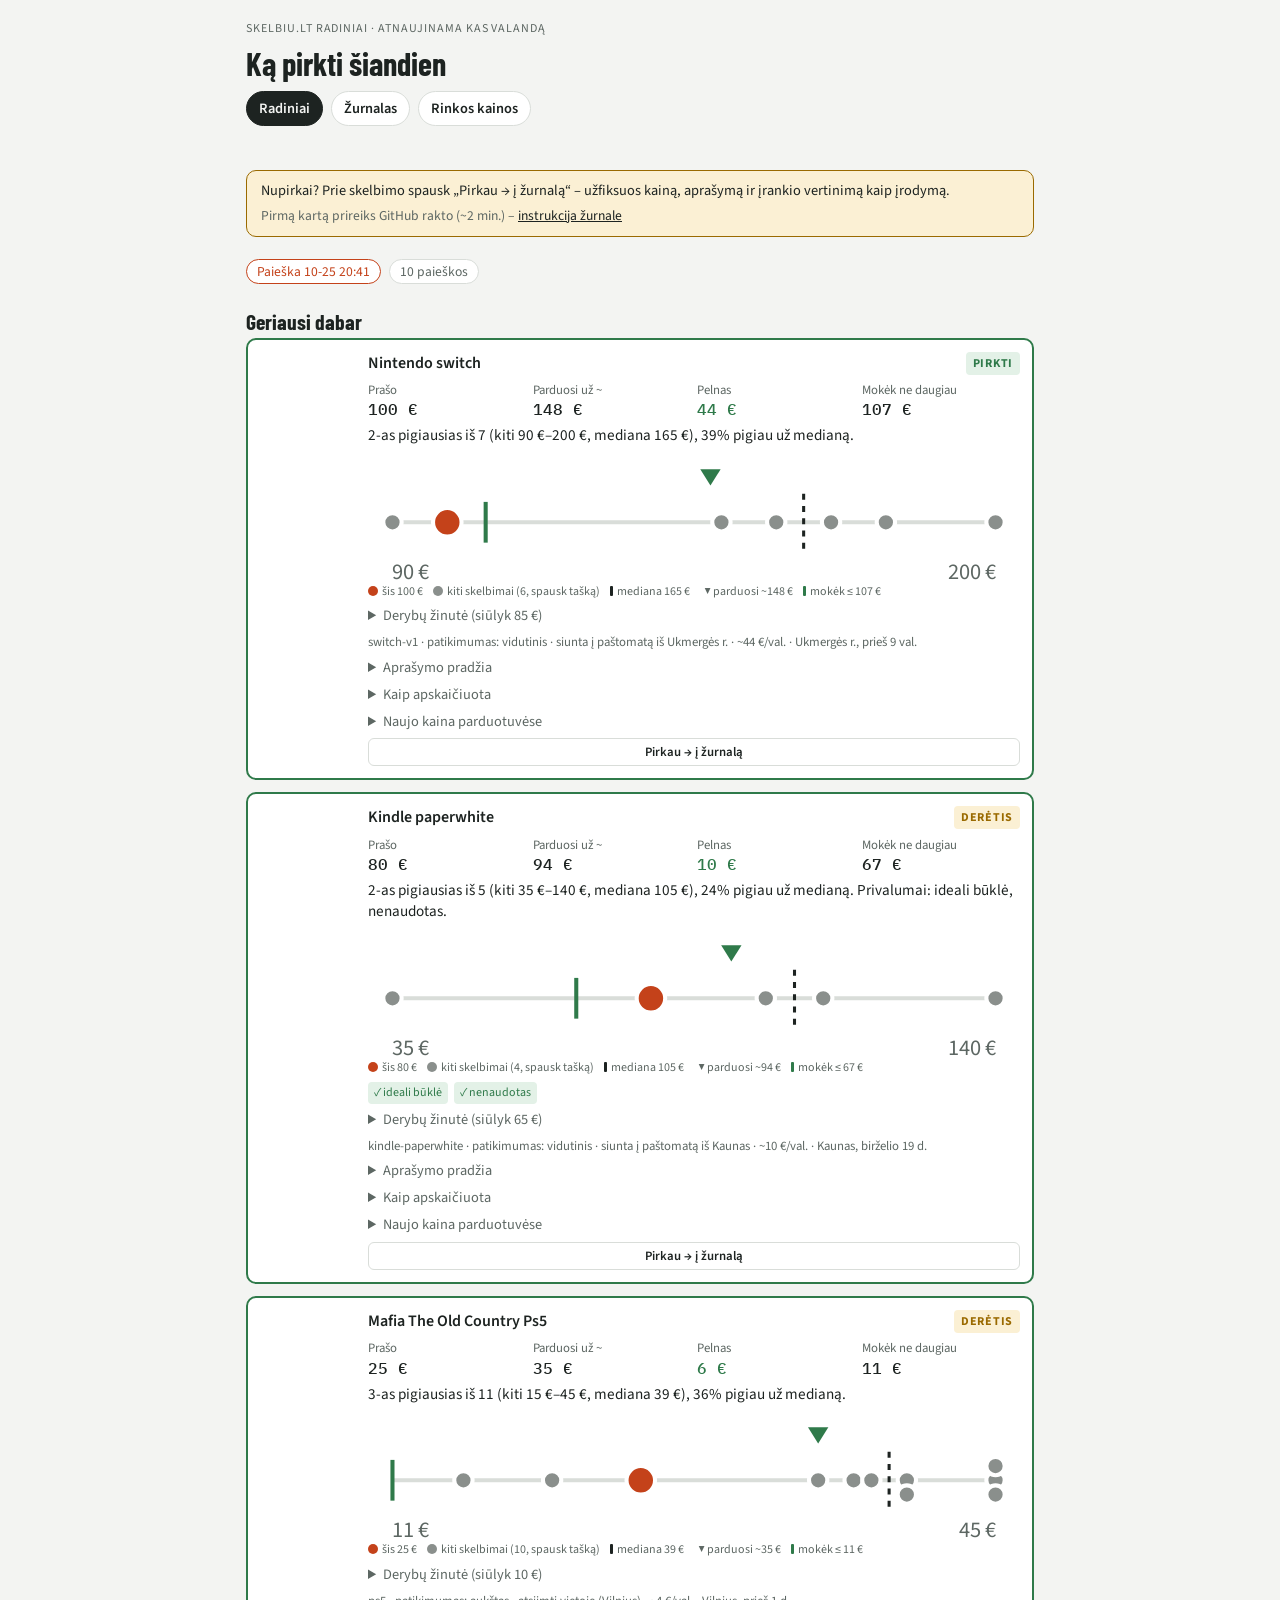
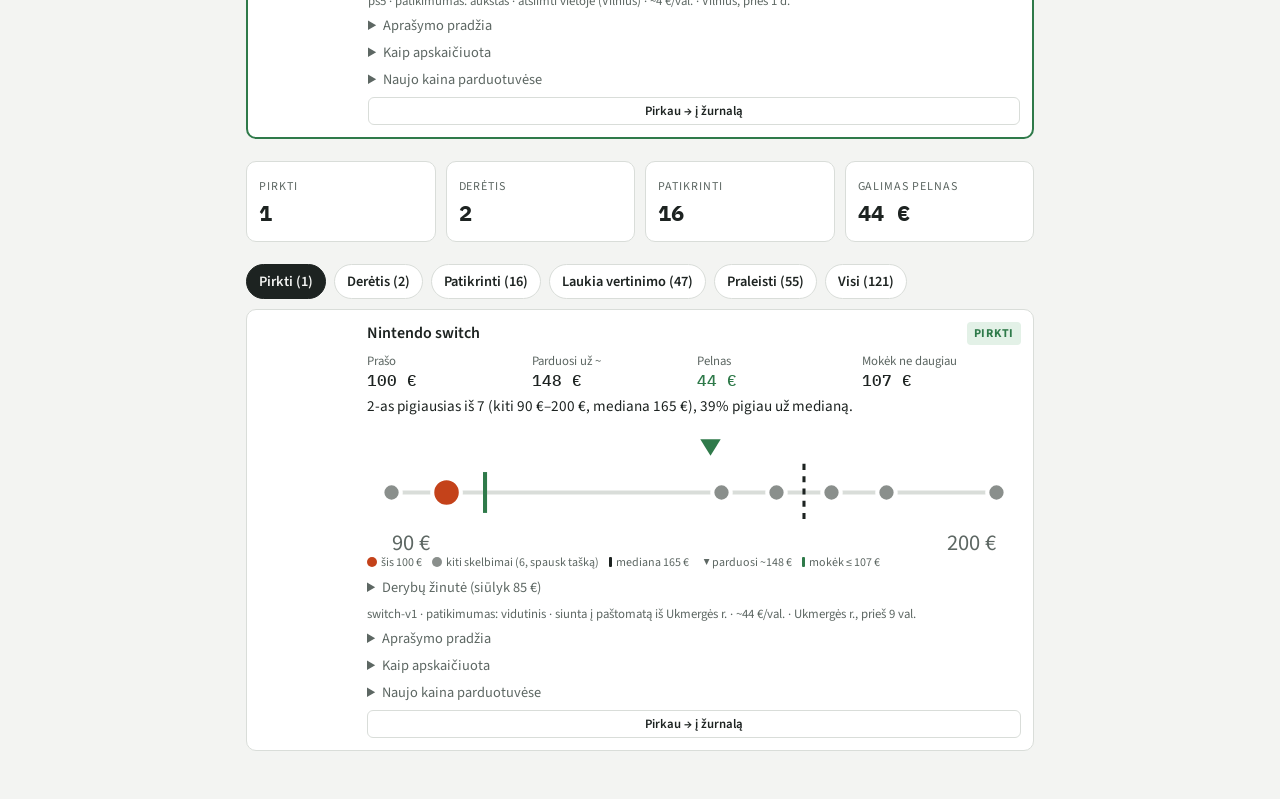
==== commit bb71bf75: "Svetainė: atskiri puslapiai, „Pirkau“ ir pardavimo priminimai, kainos sumažėjimo žymė, derybų žinutė" ====
--- a/docs/index.html
+++ b/docs/index.html
@@ -6,114 +6,17 @@
 <meta name="robots" content="noindex,nofollow">
 <title>Skelbimų medžioklė</title>
 <link rel="stylesheet" href="https://fonts.googleapis.com/css2?family=Barlow+Condensed:wght@600;700&family=Source+Sans+3:wght@400;600&family=IBM+Plex+Mono:wght@500&display=swap">
-<style>
-/* Vienas stulpelis telefonui: suvestinė → sprendimų filtrai → radinių kortelės pagal balą → rinkos kainos */
-:root{
-  --bg:#f3f4f2;--panel:#fff;--fg:#1d2321;--muted:#5d6763;--line:#d9ddd9;--accent:#c4421a;
-  --ok:#2f7a4a;--okbg:#e3f1e7;--warn:#9a6a00;--warnbg:#fbf0d4;--skip:#8a8f8c;
-  --display:"Barlow Condensed","Arial Narrow",sans-serif;--body:"Source Sans 3",system-ui,sans-serif;--mono:"IBM Plex Mono",ui-monospace,monospace;
-  color-scheme:light
-}
-@media (prefers-color-scheme:dark){:root{--bg:#151918;--panel:#1d2321;--fg:#e8ebe9;--muted:#9aa39f;--line:#2e3633;--accent:#f0703f;--ok:#6cc58c;--okbg:#1f3428;--warn:#e0b44a;--warnbg:#3a3020;--skip:#7d8582;color-scheme:dark}}
-*{box-sizing:border-box}
-[hidden]{display:none!important}
-body{margin:0;background:var(--bg);color:var(--fg);font:16px/1.45 var(--body)}
-.wrap{max-width:820px;margin:0 auto;padding-block:max(20px,env(safe-area-inset-top)) 48px;padding-left:max(16px,env(safe-area-inset-left,0px));padding-right:max(16px,env(safe-area-inset-right,0px));display:grid;gap:22px}
-h1,h2{font-family:var(--display);margin:0;text-wrap:balance}
-h1{font-size:2rem;line-height:1.05}h2{font-size:1.35rem}
-.eyebrow{font-size:.75rem;text-transform:uppercase;letter-spacing:.08em;color:var(--muted)}
-.mono{font-family:var(--mono);font-variant-numeric:tabular-nums}
-.status{display:flex;flex-wrap:wrap;gap:8px;font-size:.85rem;color:var(--muted)}
-.chip{border:1px solid var(--line);border-radius:999px;padding:2px 10px;background:var(--panel);white-space:nowrap}
-.chip.ok{border-color:var(--ok);color:var(--ok)}.chip.bad{border-color:var(--accent);color:var(--accent)}
-.tiles{display:grid;grid-template-columns:repeat(auto-fit,minmax(140px,1fr));gap:10px}
-.tile{background:var(--panel);border:1px solid var(--line);border-radius:10px;padding:12px;text-align:left;color:var(--fg);font:inherit;cursor:pointer}
-.tile:hover{border-color:var(--fg)}
-.tile b{display:block;font-family:var(--mono);font-size:1.4rem}
-.tabs{display:flex;gap:8px;flex-wrap:wrap}
-.tabs button{font:600 .9rem var(--body);border:1px solid var(--line);background:var(--panel);color:var(--fg);border-radius:999px;padding:6px 12px;cursor:pointer}
-.tabs button[aria-pressed="true"]{background:var(--fg);color:var(--bg);border-color:var(--fg)}
-button:focus-visible,a:focus-visible{outline:2px solid var(--accent);outline-offset:2px}
-.cards{display:grid;gap:12px}
-.card{background:var(--panel);border:1px solid var(--line);border-radius:10px;padding:12px;display:grid;grid-template-columns:96px 1fr;gap:12px;min-width:0}
-.card img{width:96px;height:96px;object-fit:cover;border-radius:6px;background:var(--line)}
-.body{display:grid;gap:6px;min-width:0}
-.top{display:flex;justify-content:space-between;gap:8px;align-items:flex-start}
-.top a{color:var(--fg);font-weight:600;text-decoration:none;overflow-wrap:anywhere}
-.top a:hover{text-decoration:underline}
-.verdict{font:700 .75rem var(--body);text-transform:uppercase;letter-spacing:.06em;border-radius:4px;padding:3px 7px;white-space:nowrap}
-.v-verta{background:var(--okbg);color:var(--ok)}.v-derėtis,.v-tikrinti{background:var(--warnbg);color:var(--warn)}
-.v-praleisti,.v-nežinoma{background:var(--line);color:var(--muted)}
-.nums{display:grid;grid-template-columns:repeat(4,minmax(0,1fr));gap:6px;font-size:.8rem;color:var(--muted)}
-.nums span b{display:block;color:var(--fg);font:500 1rem var(--mono)}
-.nums .pos{color:var(--ok)}.nums .neg{color:var(--accent)}
-.why{font-size:.9rem}
-.meta{font-size:.8rem;color:var(--muted);overflow-wrap:anywhere}
-details{font-size:.9rem}
-details pre{white-space:pre-wrap;background:var(--bg);border:1px solid var(--line);border-radius:6px;padding:8px;font:inherit;margin:6px 0}
-.copy{font:600 .8rem var(--body);border:1px solid var(--line);background:var(--panel);color:var(--fg);border-radius:6px;padding:4px 10px;cursor:pointer}
-table{border-collapse:collapse;width:100%;font-size:.9rem;font-variant-numeric:tabular-nums}
-th,td{text-align:left;padding:6px 8px;border-bottom:1px solid var(--line)}td.n{text-align:right;font-family:var(--mono)}
-.scroll{overflow-x:auto;background:var(--panel);border:1px solid var(--line);border-radius:10px}
-.best .card{border-color:var(--ok);border-width:2px}
-.steps{margin:6px 0;padding-left:20px;display:grid;gap:4px}
-.sub{font-size:.85rem;color:var(--muted);margin-top:6px}
-.comps{list-style:none;margin:4px 0;padding:0;display:grid;gap:3px}
-.comps a{color:var(--fg)}
-.shops{display:flex;flex-wrap:wrap;gap:6px;margin-top:6px}
-.shops a{color:var(--fg);text-decoration:none}
-a.copy{display:inline-block;text-decoration:none;justify-self:start}
-summary{cursor:pointer;color:var(--muted)}
-.note{font-size:.85rem;color:var(--muted)}
-@media (max-width:480px){.card{grid-template-columns:72px 1fr}.card img{width:72px;height:72px}.nums{grid-template-columns:repeat(2,minmax(0,1fr))}}
-.nav{display:flex;gap:8px;flex-wrap:wrap}
-.nav a{font:600 .9rem var(--body);color:var(--fg);text-decoration:none;border:1px solid var(--line);border-radius:999px;padding:6px 12px;background:var(--panel)}
-.kodel{font-size:.95rem;line-height:1.4}
-.flags{display:flex;flex-wrap:wrap;gap:6px}
-.flag{font-size:.75rem;border-radius:4px;padding:2px 6px}
-.flag.risk{background:var(--warnbg);color:var(--accent)}.flag.plus{background:var(--okbg);color:var(--ok)}
-.scale{width:100%;height:auto;display:block;overflow:visible}
-.scale text{font:11px var(--body);fill:var(--muted)}
-.scale .axis{stroke:var(--line);stroke-width:2}
-.scale .other{fill:var(--skip);stroke:var(--panel);stroke-width:2}
-.scale a:hover .other,.scale a:focus .other{fill:var(--fg)}
-.scale .me{fill:var(--accent);stroke:var(--panel);stroke-width:2}
-.scale .med{stroke:var(--fg);stroke-width:1.5;stroke-dasharray:3 3}
-.scale .sell{fill:var(--ok)}.scale .new{fill:var(--warn)}.scale .maxb{stroke:var(--ok);stroke-width:2}
-.legend{display:flex;flex-wrap:wrap;gap:10px;font-size:.75rem;color:var(--muted)}
-.legend i{display:inline-block;width:10px;height:10px;border-radius:50%;margin-right:4px;vertical-align:-1px}
-.vmi{border-radius:10px;padding:12px 14px;display:grid;gap:6px;background:var(--panel);border:1px solid var(--line)}
-.vmi.warn{background:var(--warnbg);border-color:var(--warn)}.vmi.alert{background:var(--warnbg);border:2px solid var(--accent)}
-.bar{height:10px;background:var(--line);border-radius:5px;overflow:hidden}.bar>i{display:block;height:100%;background:var(--accent)}
-.kpis{display:grid;grid-template-columns:repeat(auto-fit,minmax(150px,1fr));gap:10px}
-.kpi{background:var(--panel);border:1px solid var(--line);border-radius:10px;padding:12px;display:grid;gap:2px}
-.kpi b{font:500 1.3rem var(--mono)}.kpi small{color:var(--muted);font-size:.8rem}
-.pos{color:var(--ok)}.neg{color:var(--accent)}
-.panel{background:var(--panel);border:1px solid var(--line);border-radius:10px;padding:16px;display:grid;gap:12px}
-.panel form{display:grid;gap:12px}
-.fgrid{display:grid;grid-template-columns:repeat(auto-fit,minmax(170px,1fr));gap:10px}
-.panel label{display:grid;gap:4px;font-size:.85rem;color:var(--muted)}
-.panel input,.panel select,.panel textarea{font:inherit;color:var(--fg);background:var(--bg);border:1px solid var(--line);border-radius:6px;padding:8px;min-width:0;width:100%}
-fieldset{border:1px solid var(--line);border-radius:8px;padding:12px;display:grid;gap:10px;margin:0}legend{font-weight:600;padding:0 6px}
-.btn{font:600 .9rem var(--body);border:1px solid var(--line);background:var(--panel);color:var(--fg);border-radius:8px;padding:8px 14px;cursor:pointer;text-decoration:none;display:inline-block}
-.btn.primary{background:var(--fg);color:var(--bg);border-color:var(--fg)}
-.row{display:flex;justify-content:space-between;gap:12px;flex-wrap:wrap;align-items:center}
-.evidence{font-size:.85rem;color:var(--muted);background:var(--bg);border:1px dashed var(--line);border-radius:6px;padding:8px;overflow-wrap:anywhere}
-tr.click{cursor:pointer}tr.click:hover td{background:var(--bg)}
-td.t{white-space:normal;min-width:160px}
-.pill{font-size:.75rem;font-weight:700;border-radius:4px;padding:2px 6px}
-.p-atsargose{background:var(--warnbg);color:var(--warn)}.p-parduota{background:var(--okbg);color:var(--ok)}.p-nurasyta{background:var(--line);color:var(--muted)}
-.msg{font-size:.9rem;padding:8px 12px;border-radius:6px;background:var(--warnbg);color:var(--warn)}
-</style>
+<link rel="stylesheet" href="stilius.css">
 </head>
 <body>
 <div class="wrap">
   <header style="display:grid;gap:10px">
     <div class="eyebrow">Skelbiu.lt radiniai · atnaujinama kas valandą</div>
     <h1>Ką pirkti šiandien</h1>
-    <nav class="nav"><a href="#radiniai">Radiniai</a><a href="#zurnalas">Žurnalas</a><a href="#rinka">Rinkos kainos</a></nav>
+    <nav class="nav"><a href="index.html" aria-current="page">Radiniai</a><a href="zurnalas.html">Žurnalas</a><a href="rinka.html">Rinkos kainos</a></nav>
   </header>
   <div id="vmiTop"></div>
+  <div id="remind"></div>
   <div class="status" id="status"><span class="chip">Kraunama…</span></div>
   <section class="best" id="bestWrap" hidden>
     <h2>Geriausi dabar</h2>
@@ -125,76 +28,7 @@
     <div class="cards" id="cards"></div>
   </section>
 
-  <section style="display:grid;gap:12px" id="zurnalas">
-    <div class="row"><h2>Sandorių žurnalas</h2><button class="btn primary" type="button" id="addBtn">+ Naujas pirkinys</button></div>
-    <div class="msg" id="msg" hidden></div>
-    <div id="vmi"></div>
-    <div class="kpis" id="kpis"></div>
-    <section class="panel" id="formPanel" hidden>
-      <div class="row"><h2 id="formTitle">Naujas pirkinys</h2><button class="btn" type="button" id="closeForm">Uždaryti</button></div>
-      <form id="form">
-        <fieldset><legend>Daiktas</legend>
-          <div class="fgrid">
-            <label>Pavadinimas<input id="f_pavadinimas" required></label>
-            <label>Kategorija<input id="f_kategorija" list="kategorijos"></label>
-            <label>Skelbimo nuoroda<input id="f_nuoroda" type="url"></label>
-            <label>Būsena<select id="f_busena"><option value="atsargose">Atsargose</option><option value="parduota">Parduota</option><option value="nurasyta">Nurašyta (nuostolis)</option></select></label>
-          </div>
-          <div class="evidence" id="evidence"></div>
-        </fieldset>
-        <fieldset><legend>Pirkimas</legend>
-          <div class="fgrid">
-            <label>Data<input id="f_pirkimo_data" type="date" required></label>
-            <label>Kaina, €<input id="f_pirkimo_kaina" type="number" step="0.01" min="0" required></label>
-            <label>Atgabenimas, €<input id="f_pirkimo_kastai" type="number" step="0.01" min="0"></label>
-            <label>Tikėtina pardavimo kaina, €<input id="f_tiketina" type="number" step="0.01" min="0"></label>
-          </div>
-        </fieldset>
-        <fieldset><legend>Pardavimas</legend>
-          <div class="fgrid">
-            <label>Data<input id="f_pardavimo_data" type="date"></label>
-            <label>Kaina, €<input id="f_pardavimo_kaina" type="number" step="0.01" min="0"></label>
-            <label>Kaštai, € (pakuotė, siunta, mokesčiai)<input id="f_pardavimo_kastai" type="number" step="0.01" min="0"></label>
-            <label>Platforma<select id="f_platforma"><option>Skelbiu.lt</option><option>Vinted</option><option>Facebook</option><option>Kita</option></select></label>
-          </div>
-        </fieldset>
-        <fieldset><legend>Laikas ir pastabos</legend>
-          <div class="fgrid"><label>Sugaišta, min (viso)<input id="f_laikas_min" type="number" min="0" step="5"></label></div>
-          <label>Pastabos (be asmens duomenų)<textarea id="f_pastabos" rows="2"></textarea></label>
-        </fieldset>
-        <div class="row"><button class="btn" type="button" id="delBtn" hidden>Ištrinti</button><span></span><button class="btn primary" type="submit" id="saveBtn">Išsaugoti</button></div>
-      </form>
-    </section>
-    <section class="panel" id="tokenPanel" hidden>
-      <h2>Prisijungimas įrašymui (vieną kartą)</h2>
-      <p class="note">Žurnalas saugomas šiame repo faile docs/sandoriai.json. Kad svetainė galėtų jį įrašyti, reikia GitHub rakto, kuris leidžia keisti tik šį repo. Raktas lieka tik šioje naršyklėje.</p>
-      <ol class="note">
-        <li>Atsidaryk <a href="https://github.com/settings/personal-access-tokens/new" target="_blank" rel="noopener">naujo rakto kūrimą</a>.</li>
-        <li>Pavadinimas: „skelbimai-zurnalas“, galiojimas: 1 metai.</li>
-        <li>Repository access: „Only select repositories“ → skelbimu-medziokle.</li>
-        <li>Permissions → Repository → Contents: „Read and write“. Spausk „Generate token“ ir nukopijuok.</li>
-      </ol>
-      <form id="tokenForm"><label>GitHub raktas<input id="tokenInput" type="password" autocomplete="off" required></label>
-        <div class="row"><span></span><button class="btn primary" type="submit">Išsaugoti raktą</button></div></form>
-    </section>
-    <div class="scroll"><table>
-      <thead><tr><th>Daiktas</th><th>Būsena</th><th>Pirkta</th><th class="n">Pirkimas</th><th class="n">Pardavimas</th><th class="n">Pelnas</th><th class="n">€/val.</th><th class="n">Dienų</th><th class="n">Prognozės paklaida</th></tr></thead>
-      <tbody id="rows"></tbody>
-    </table></div>
-    <div class="scroll"><table>
-      <thead><tr><th>Mėnuo</th><th class="n">Pardavimų</th><th class="n">Pajamos</th><th class="n">Išlaidos</th><th class="n">Grynai</th><th class="n">Valandos</th></tr></thead>
-      <tbody id="months"></tbody>
-    </table></div>
-    <div class="row"><span class="note">Ataskaita: visi sandoriai su įrodymais (skelbimo nuoroda, užfiksuota kaina ir aprašymas).</span><button class="btn" type="button" id="csvBtn">Atsisiųsti CSV</button></div>
-  </section>
-
-  <section style="display:grid;gap:10px" id="rinka">
-    <h2>Rinkos kainos pagal modelį</h2>
-    <p class="note">Prašomų kainų mediana iš visų sukauptų skelbimų. Kuo daugiau skelbimų, tuo tikslesnis vertinimas.</p>
-    <div class="scroll"><table><thead><tr><th>Modelis</th><th>Skelbimų</th><th>Mediana</th><th>Nuo–iki</th></tr></thead><tbody id="market"></tbody></table></div>
-  </section>
-  <p class="note" id="assumptions"></p>
-</div>
+  </div>
 <datalist id="kategorijos"><option>Nintendo Switch</option><option>PlayStation 5</option><option>Lego</option><option>Makita</option><option>DeWalt</option><option>Milwaukee</option><option>Garmin</option><option>Kindle</option><option>GoPro</option><option>DJI</option></datalist>
 <script src="app.js"></script>
 </body>
--- a/docs/stilius.css
+++ b/docs/stilius.css
@@ -0,0 +1,100 @@
+/* Vienas stulpelis telefonui: suvestinė → sprendimų filtrai → radinių kortelės pagal balą → rinkos kainos */
+:root{
+  --bg:#f3f4f2;--panel:#fff;--fg:#1d2321;--muted:#5d6763;--line:#d9ddd9;--accent:#c4421a;
+  --ok:#2f7a4a;--okbg:#e3f1e7;--warn:#9a6a00;--warnbg:#fbf0d4;--skip:#8a8f8c;
+  --display:"Barlow Condensed","Arial Narrow",sans-serif;--body:"Source Sans 3",system-ui,sans-serif;--mono:"IBM Plex Mono",ui-monospace,monospace;
+  color-scheme:light
+}
+@media (prefers-color-scheme:dark){:root{--bg:#151918;--panel:#1d2321;--fg:#e8ebe9;--muted:#9aa39f;--line:#2e3633;--accent:#f0703f;--ok:#6cc58c;--okbg:#1f3428;--warn:#e0b44a;--warnbg:#3a3020;--skip:#7d8582;color-scheme:dark}}
+*{box-sizing:border-box}
+[hidden]{display:none!important}
+body{margin:0;background:var(--bg);color:var(--fg);font:16px/1.45 var(--body)}
+.wrap{max-width:820px;margin:0 auto;padding-block:max(20px,env(safe-area-inset-top)) 48px;padding-left:max(16px,env(safe-area-inset-left,0px));padding-right:max(16px,env(safe-area-inset-right,0px));display:grid;gap:22px}
+h1,h2{font-family:var(--display);margin:0;text-wrap:balance}
+h1{font-size:2rem;line-height:1.05}h2{font-size:1.35rem}
+.eyebrow{font-size:.75rem;text-transform:uppercase;letter-spacing:.08em;color:var(--muted)}
+.mono{font-family:var(--mono);font-variant-numeric:tabular-nums}
+.status{display:flex;flex-wrap:wrap;gap:8px;font-size:.85rem;color:var(--muted)}
+.chip{border:1px solid var(--line);border-radius:999px;padding:2px 10px;background:var(--panel);white-space:nowrap}
+.chip.ok{border-color:var(--ok);color:var(--ok)}.chip.bad{border-color:var(--accent);color:var(--accent)}
+.tiles{display:grid;grid-template-columns:repeat(auto-fit,minmax(140px,1fr));gap:10px}
+.tile{background:var(--panel);border:1px solid var(--line);border-radius:10px;padding:12px;text-align:left;color:var(--fg);font:inherit;cursor:pointer}
+.tile:hover{border-color:var(--fg)}
+.tile b{display:block;font-family:var(--mono);font-size:1.4rem}
+.tabs{display:flex;gap:8px;flex-wrap:wrap}
+.tabs button{font:600 .9rem var(--body);border:1px solid var(--line);background:var(--panel);color:var(--fg);border-radius:999px;padding:6px 12px;cursor:pointer}
+.tabs button[aria-pressed="true"]{background:var(--fg);color:var(--bg);border-color:var(--fg)}
+button:focus-visible,a:focus-visible{outline:2px solid var(--accent);outline-offset:2px}
+.cards{display:grid;gap:12px}
+.card{background:var(--panel);border:1px solid var(--line);border-radius:10px;padding:12px;display:grid;grid-template-columns:96px 1fr;gap:12px;min-width:0}
+.card img{width:96px;height:96px;object-fit:cover;border-radius:6px;background:var(--line)}
+.body{display:grid;gap:6px;min-width:0}
+.top{display:flex;justify-content:space-between;gap:8px;align-items:flex-start}
+.top a{color:var(--fg);font-weight:600;text-decoration:none;overflow-wrap:anywhere}
+.top a:hover{text-decoration:underline}
+.verdict{font:700 .75rem var(--body);text-transform:uppercase;letter-spacing:.06em;border-radius:4px;padding:3px 7px;white-space:nowrap}
+.v-verta{background:var(--okbg);color:var(--ok)}.v-derėtis,.v-tikrinti{background:var(--warnbg);color:var(--warn)}
+.v-praleisti,.v-nežinoma{background:var(--line);color:var(--muted)}
+.nums{display:grid;grid-template-columns:repeat(4,minmax(0,1fr));gap:6px;font-size:.8rem;color:var(--muted)}
+.nums span b{display:block;color:var(--fg);font:500 1rem var(--mono)}
+.nums .pos{color:var(--ok)}.nums .neg{color:var(--accent)}
+.why{font-size:.9rem}
+.meta{font-size:.8rem;color:var(--muted);overflow-wrap:anywhere}
+details{font-size:.9rem}
+details pre{white-space:pre-wrap;background:var(--bg);border:1px solid var(--line);border-radius:6px;padding:8px;font:inherit;margin:6px 0}
+.copy{font:600 .8rem var(--body);border:1px solid var(--line);background:var(--panel);color:var(--fg);border-radius:6px;padding:4px 10px;cursor:pointer}
+table{border-collapse:collapse;width:100%;font-size:.9rem;font-variant-numeric:tabular-nums}
+th,td{text-align:left;padding:6px 8px;border-bottom:1px solid var(--line)}td.n{text-align:right;font-family:var(--mono)}
+.scroll{overflow-x:auto;background:var(--panel);border:1px solid var(--line);border-radius:10px}
+.nav a[aria-current="page"]{background:var(--fg);color:var(--bg);border-color:var(--fg)}
+.remind{border:1px solid var(--warn);background:var(--warnbg);color:var(--fg);border-radius:10px;padding:10px 14px;font-size:.9rem;display:grid;gap:4px}
+.remind a{color:var(--fg)}
+.best .card{border-color:var(--ok);border-width:2px}
+.steps{margin:6px 0;padding-left:20px;display:grid;gap:4px}
+.sub{font-size:.85rem;color:var(--muted);margin-top:6px}
+.comps{list-style:none;margin:4px 0;padding:0;display:grid;gap:3px}
+.comps a{color:var(--fg)}
+.shops{display:flex;flex-wrap:wrap;gap:6px;margin-top:6px}
+.shops a{color:var(--fg);text-decoration:none}
+a.copy{display:inline-block;text-decoration:none;justify-self:start}
+summary{cursor:pointer;color:var(--muted)}
+.note{font-size:.85rem;color:var(--muted)}
+@media (max-width:480px){.card{grid-template-columns:72px 1fr}.card img{width:72px;height:72px}.nums{grid-template-columns:repeat(2,minmax(0,1fr))}}
+.nav{display:flex;gap:8px;flex-wrap:wrap}
+.nav a{font:600 .9rem var(--body);color:var(--fg);text-decoration:none;border:1px solid var(--line);border-radius:999px;padding:6px 12px;background:var(--panel)}
+.kodel{font-size:.95rem;line-height:1.4}
+.flags{display:flex;flex-wrap:wrap;gap:6px}
+.flag{font-size:.75rem;border-radius:4px;padding:2px 6px}
+.flag.risk{background:var(--warnbg);color:var(--accent)}.flag.plus{background:var(--okbg);color:var(--ok)}
+.scale{width:100%;height:auto;display:block;overflow:visible}
+.scale text{font:11px var(--body);fill:var(--muted)}
+.scale .axis{stroke:var(--line);stroke-width:2}
+.scale .other{fill:var(--skip);stroke:var(--panel);stroke-width:2}
+.scale a:hover .other,.scale a:focus .other{fill:var(--fg)}
+.scale .me{fill:var(--accent);stroke:var(--panel);stroke-width:2}
+.scale .med{stroke:var(--fg);stroke-width:1.5;stroke-dasharray:3 3}
+.scale .sell{fill:var(--ok)}.scale .new{fill:var(--warn)}.scale .maxb{stroke:var(--ok);stroke-width:2}
+.legend{display:flex;flex-wrap:wrap;gap:10px;font-size:.75rem;color:var(--muted)}
+.legend i{display:inline-block;width:10px;height:10px;border-radius:50%;margin-right:4px;vertical-align:-1px}
+.vmi{border-radius:10px;padding:12px 14px;display:grid;gap:6px;background:var(--panel);border:1px solid var(--line)}
+.vmi.warn{background:var(--warnbg);border-color:var(--warn)}.vmi.alert{background:var(--warnbg);border:2px solid var(--accent)}
+.bar{height:10px;background:var(--line);border-radius:5px;overflow:hidden}.bar>i{display:block;height:100%;background:var(--accent)}
+.kpis{display:grid;grid-template-columns:repeat(auto-fit,minmax(150px,1fr));gap:10px}
+.kpi{background:var(--panel);border:1px solid var(--line);border-radius:10px;padding:12px;display:grid;gap:2px}
+.kpi b{font:500 1.3rem var(--mono)}.kpi small{color:var(--muted);font-size:.8rem}
+.pos{color:var(--ok)}.neg{color:var(--accent)}
+.panel{background:var(--panel);border:1px solid var(--line);border-radius:10px;padding:16px;display:grid;gap:12px}
+.panel form{display:grid;gap:12px}
+.fgrid{display:grid;grid-template-columns:repeat(auto-fit,minmax(170px,1fr));gap:10px}
+.panel label{display:grid;gap:4px;font-size:.85rem;color:var(--muted)}
+.panel input,.panel select,.panel textarea{font:inherit;color:var(--fg);background:var(--bg);border:1px solid var(--line);border-radius:6px;padding:8px;min-width:0;width:100%}
+fieldset{border:1px solid var(--line);border-radius:8px;padding:12px;display:grid;gap:10px;margin:0}legend{font-weight:600;padding:0 6px}
+.btn{font:600 .9rem var(--body);border:1px solid var(--line);background:var(--panel);color:var(--fg);border-radius:8px;padding:8px 14px;cursor:pointer;text-decoration:none;display:inline-block}
+.btn.primary{background:var(--fg);color:var(--bg);border-color:var(--fg)}
+.row{display:flex;justify-content:space-between;gap:12px;flex-wrap:wrap;align-items:center}
+.evidence{font-size:.85rem;color:var(--muted);background:var(--bg);border:1px dashed var(--line);border-radius:6px;padding:8px;overflow-wrap:anywhere}
+tr.click{cursor:pointer}tr.click:hover td{background:var(--bg)}
+td.t{white-space:normal;min-width:160px}
+.pill{font-size:.75rem;font-weight:700;border-radius:4px;padding:2px 6px}
+.p-atsargose{background:var(--warnbg);color:var(--warn)}.p-parduota{background:var(--okbg);color:var(--ok)}.p-nurasyta{background:var(--line);color:var(--muted)}
+.msg{font-size:.9rem;padding:8px 12px;border-radius:6px;background:var(--warnbg);color:var(--warn)}
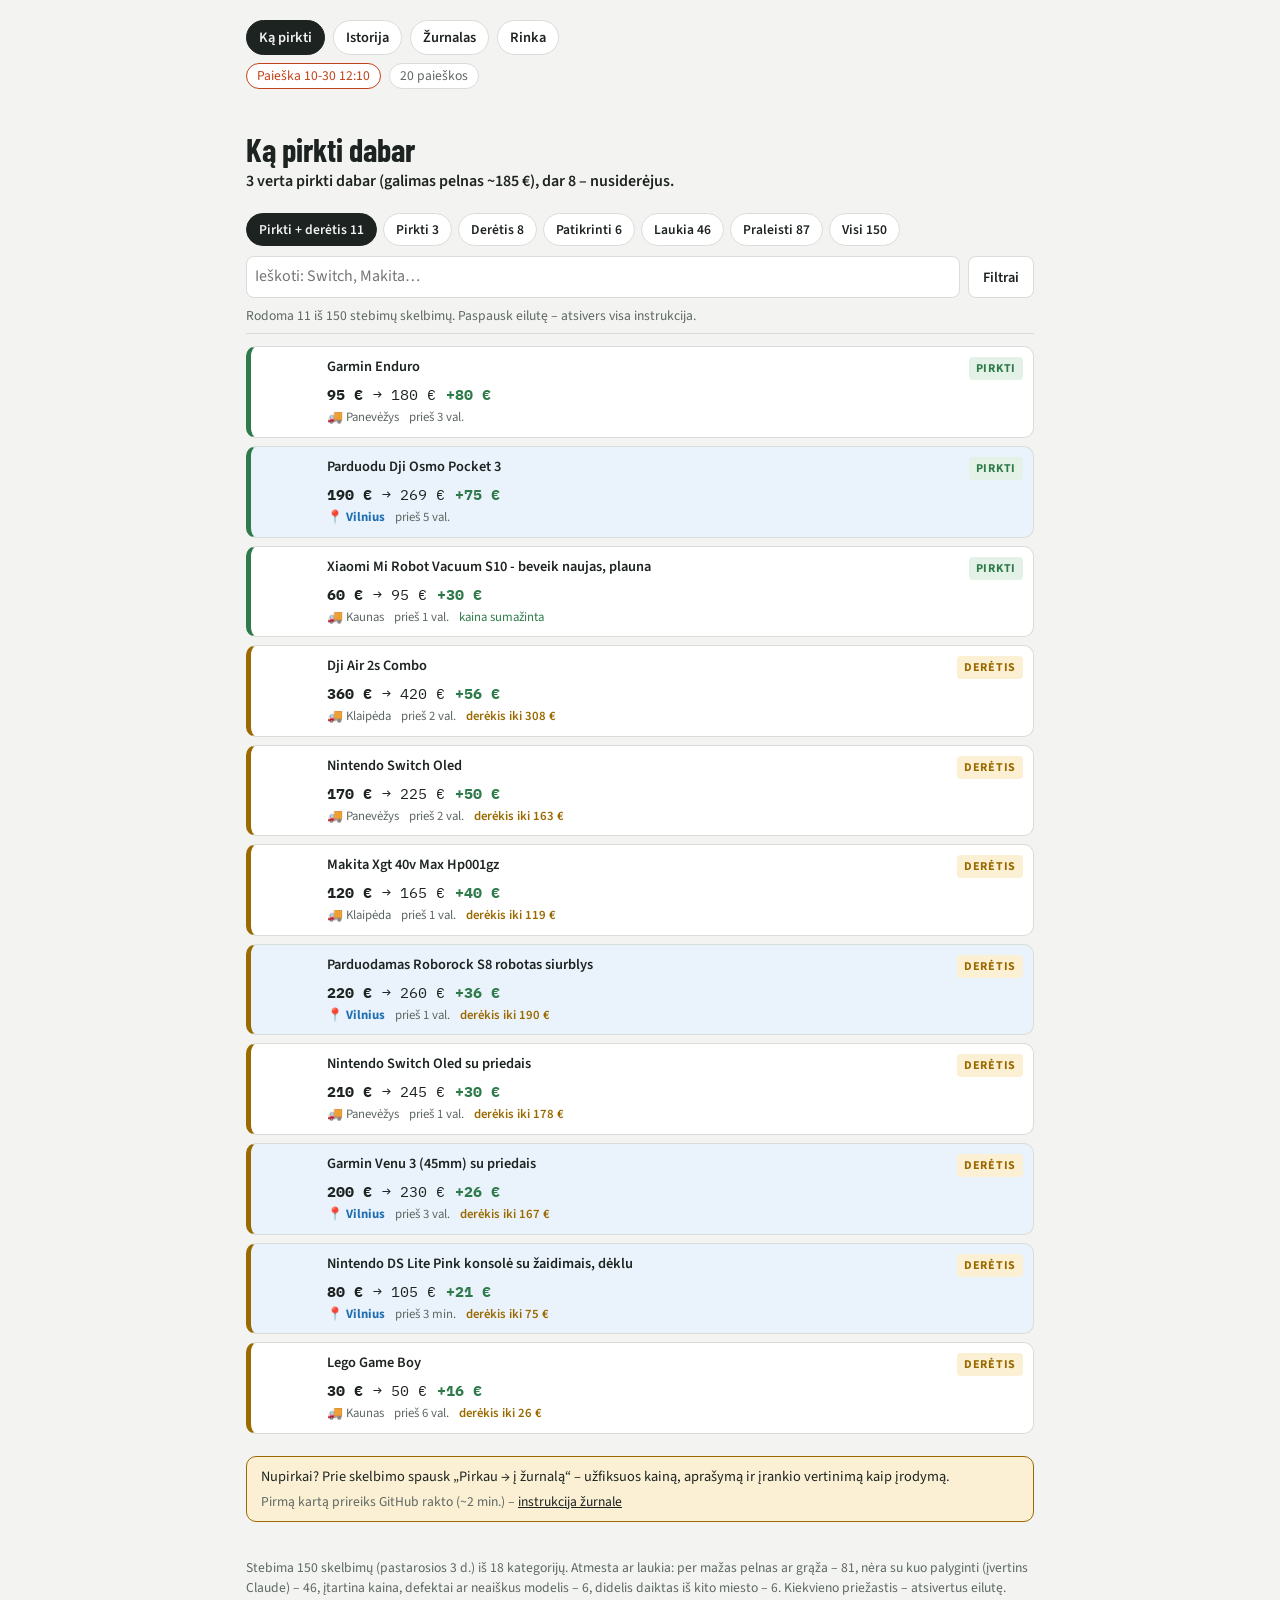
==== commit 7cb2ed8d: "Svetainės pertvarkymas: Ką pirkti viršuje su filtrais, rekomendacijų istorija, derybų ribos taisymas" ====
--- a/docs/index.html
+++ b/docs/index.html
@@ -10,26 +10,37 @@
 </head>
 <body>
 <div class="wrap">
-  <header style="display:grid;gap:10px">
-    <div class="eyebrow">Skelbiu.lt radiniai · atnaujinama kas valandą</div>
-    <h1>Ką pirkti šiandien</h1>
-    <nav class="nav"><a href="index.html" aria-current="page">Radiniai</a><a href="zurnalas.html">Žurnalas</a><a href="rinka.html">Rinkos kainos</a></nav>
+  <header class="hdr">
+    <nav class="nav"><a href="index.html" aria-current="page">Ką pirkti</a><a href="istorija.html">Istorija</a><a href="zurnalas.html">Žurnalas</a><a href="rinka.html">Rinka</a></nav>
+    <div class="status" id="status"><span class="chip">Kraunama…</span></div>
   </header>
   <div id="vmiTop"></div>
+  <section class="buy" id="radiniai">
+    <div class="buyhead">
+      <h1>Ką pirkti dabar</h1>
+      <p class="summary" id="summary"></p>
+    </div>
+    <div class="fbar" id="fbar">
+      <div class="seg" id="seg" role="group" aria-label="Sprendimas"></div>
+      <div class="frow">
+        <input type="search" id="q" placeholder="Ieškoti: Switch, Makita…" aria-label="Ieškoti">
+        <button type="button" class="btn" id="fmore" aria-expanded="false">Filtrai</button>
+      </div>
+      <div class="fpanel" id="fpanel" hidden>
+        <label>Kategorija<select id="fkat"><option value="">Visos</option></select></label>
+        <label>Atsiėmimas<select id="fvieta"><option value="">Visi</option><option value="vietinis">📍 Vilniuje gyvai</option><option value="siunta">🚚 Siunta</option></select></label>
+        <label>Kaina iki, €<input type="number" id="fmax" inputmode="numeric" min="0" placeholder="pvz. 300"></label>
+        <label>Pelnas nuo, €<input type="number" id="fpel" inputmode="numeric" placeholder="pvz. 20"></label>
+        <label>Rikiuoti<select id="fsort"><option value="pelnas">Didžiausias pelnas</option><option value="balas">Geriausias balas</option><option value="naujausi">Naujausi</option><option value="pigiausi">Pigiausi</option></select></label>
+        <button type="button" class="btn" id="freset">Išvalyti filtrus</button>
+      </div>
+      <p class="note" id="fcount"></p>
+    </div>
+    <div class="list" id="list"></div>
+  </section>
   <div id="remind"></div>
-  <div class="status" id="status"><span class="chip">Kraunama…</span></div>
-  <section class="best" id="bestWrap" hidden>
-    <h2>Geriausi dabar</h2>
-    <div class="cards" id="best"></div>
-  </section>
-  <div class="tiles" id="tiles"></div>
-  <section style="display:grid;gap:10px" id="radiniai">
-    <div class="tabs" id="tabs"></div>
-    <div class="cards" id="cards"></div>
-  </section>
-
-  </div>
-<datalist id="kategorijos"><option>Nintendo Switch</option><option>PlayStation 5</option><option>Lego</option><option>Makita</option><option>DeWalt</option><option>Milwaukee</option><option>Garmin</option><option>Kindle</option><option>GoPro</option><option>DJI</option></datalist>
+  <p class="note" id="funnel"></p>
+</div>
 <script src="app.js"></script>
 </body>
 </html>
--- a/docs/stilius.css
+++ b/docs/stilius.css
@@ -1,11 +1,11 @@
 /* Vienas stulpelis telefonui: suvestinė → sprendimų filtrai → radinių kortelės pagal balą → rinkos kainos */
 :root{
   --bg:#f3f4f2;--panel:#fff;--fg:#1d2321;--muted:#5d6763;--line:#d9ddd9;--accent:#c4421a;
-  --ok:#2f7a4a;--okbg:#e3f1e7;--warn:#9a6a00;--warnbg:#fbf0d4;--skip:#8a8f8c;
+  --ok:#2f7a4a;--okbg:#e3f1e7;--warn:#9a6a00;--warnbg:#fbf0d4;--skip:#8a8f8c;--new:#2a62b8;--loc:#1f6fb2;--locbg:#eaf3fb;
   --display:"Barlow Condensed","Arial Narrow",sans-serif;--body:"Source Sans 3",system-ui,sans-serif;--mono:"IBM Plex Mono",ui-monospace,monospace;
   color-scheme:light
 }
-@media (prefers-color-scheme:dark){:root{--bg:#151918;--panel:#1d2321;--fg:#e8ebe9;--muted:#9aa39f;--line:#2e3633;--accent:#f0703f;--ok:#6cc58c;--okbg:#1f3428;--warn:#e0b44a;--warnbg:#3a3020;--skip:#7d8582;color-scheme:dark}}
+@media (prefers-color-scheme:dark){:root{--bg:#151918;--panel:#1d2321;--fg:#e8ebe9;--muted:#9aa39f;--line:#2e3633;--accent:#f0703f;--ok:#6cc58c;--okbg:#1f3428;--warn:#e0b44a;--warnbg:#3a3020;--skip:#7d8582;--new:#7aa7f0;--loc:#7ab8ef;--locbg:#16283a;color-scheme:dark}}
 *{box-sizing:border-box}
 [hidden]{display:none!important}
 body{margin:0;background:var(--bg);color:var(--fg);font:16px/1.45 var(--body)}
@@ -26,8 +26,8 @@
 .tabs button[aria-pressed="true"]{background:var(--fg);color:var(--bg);border-color:var(--fg)}
 button:focus-visible,a:focus-visible{outline:2px solid var(--accent);outline-offset:2px}
 .cards{display:grid;gap:12px}
-.card{background:var(--panel);border:1px solid var(--line);border-radius:10px;padding:12px;display:grid;grid-template-columns:96px 1fr;gap:12px;min-width:0}
-.card img{width:96px;height:96px;object-fit:cover;border-radius:6px;background:var(--line)}
+.card{background:var(--panel);border:1px solid var(--line);border-radius:10px;padding:12px;display:grid;gap:10px;min-width:0}
+.card img{width:64px;height:64px;object-fit:cover;border-radius:6px;background:var(--line)}
 .body{display:grid;gap:6px;min-width:0}
 .top{display:flex;justify-content:space-between;gap:8px;align-items:flex-start}
 .top a{color:var(--fg);font-weight:600;text-decoration:none;overflow-wrap:anywhere}
@@ -59,7 +59,7 @@
 a.copy{display:inline-block;text-decoration:none;justify-self:start}
 summary{cursor:pointer;color:var(--muted)}
 .note{font-size:.85rem;color:var(--muted)}
-@media (max-width:480px){.card{grid-template-columns:72px 1fr}.card img{width:72px;height:72px}.nums{grid-template-columns:repeat(2,minmax(0,1fr))}}
+@media (max-width:480px){.nums{grid-template-columns:repeat(2,minmax(0,1fr))}}
 .nav{display:flex;gap:8px;flex-wrap:wrap}
 .nav a{font:600 .9rem var(--body);color:var(--fg);text-decoration:none;border:1px solid var(--line);border-radius:999px;padding:6px 12px;background:var(--panel)}
 .kodel{font-size:.95rem;line-height:1.4}
@@ -98,3 +98,88 @@
 .pill{font-size:.75rem;font-weight:700;border-radius:4px;padding:2px 6px}
 .p-atsargose{background:var(--warnbg);color:var(--warn)}.p-parduota{background:var(--okbg);color:var(--ok)}.p-nurasyta{background:var(--line);color:var(--muted)}
 .msg{font-size:.9rem;padding:8px 12px;border-radius:6px;background:var(--warnbg);color:var(--warn)}
+.head{display:grid;grid-template-columns:64px 1fr;gap:10px;align-items:start}
+.tt{display:flex;justify-content:space-between;gap:8px;align-items:flex-start;min-width:0}
+.tt a{color:var(--fg);font-weight:600;text-decoration:none;overflow-wrap:anywhere}
+.isvada{margin:0;font-weight:600;font-size:1rem}
+.reasons{display:grid;gap:3px;font-size:.88rem}
+.rz.plus{color:var(--ok)}.rz.minus{color:var(--accent)}
+.axisbox{background:var(--bg);border:1px solid var(--line);border-radius:8px;padding:10px;display:grid;gap:6px}
+.axissum{margin:0;font-size:.85rem}
+.axis{position:relative;height:90px;margin:4px 24px 0}
+.axis .line{position:absolute;left:0;right:0;top:46px;height:2px;background:var(--muted)}
+.axis .zone{position:absolute;left:0;top:40px;height:14px;background:var(--okbg);border:1px solid var(--ok);border-radius:3px;box-sizing:border-box}
+.axis .zlab{position:absolute;left:0;top:76px;font-size:.7rem;color:var(--ok);white-space:nowrap}
+.axis .dot{position:absolute;top:41px;width:12px;height:12px;margin-left:-6px;border-radius:50%;box-sizing:border-box}
+.axis .dot.other{background:var(--skip);border:2px solid var(--bg);width:14px;height:14px;margin-left:-7px;top:40px}
+.axis .dot.other.risky{background:var(--bg);border:2px solid var(--skip)}
+.axis .dot.me{background:var(--accent);width:16px;height:16px;margin-left:-8px;top:39px;z-index:2;border:2px solid var(--bg)}
+.axis .dot.sell{background:var(--ok);z-index:1;border:2px solid var(--bg)}
+.axis .dot.new{background:var(--new);border-radius:2px;transform:rotate(45deg);z-index:1}
+.axis .pin{position:absolute;transform:translateX(-50%);font-size:.72rem;font-weight:700;white-space:nowrap;max-width:none}
+.axis .pin span{background:var(--panel);border:1px solid currentColor;border-radius:4px;padding:1px 5px}
+.axis .pin.up{top:16px}.axis .pin.up2{top:-4px}.axis .pin.down{top:58px}
+.axis .pin.me{color:var(--accent)}.axis .pin.sell{color:var(--ok)}.axis .pin.new{color:var(--new)}
+.legend{display:flex;flex-wrap:wrap;gap:4px 12px;font-size:.75rem;color:var(--muted)}
+.legend .k{display:inline-block;width:10px;height:10px;border-radius:50%;margin-right:4px;vertical-align:-1px}
+.k.me{background:var(--accent)}.k.other{background:var(--skip)}.k.sell{background:var(--ok)}.k.new{background:var(--new);border-radius:2px}.k.zone{background:var(--okbg);border:1px solid var(--ok);border-radius:2px}
+.evt{width:100%;font-size:.8rem}.evt td{padding:4px 6px}.evt td:first-child{overflow-wrap:anywhere}
+.evt tr.me td{font-weight:700;color:var(--accent)}.evt tr.me a{color:var(--accent)}.evt tr.new td,.evt tr.new a{color:var(--new)}
+.plan{margin:6px 0;padding-left:20px;font-size:.92rem}.plan li{margin:3px 0}
+.coach p{margin:6px 0;font-size:.9rem}
+.axt{width:100%;font-size:.85rem}.axt td{padding:3px 4px;border:0}.axt td.n{white-space:nowrap}
+.axt .k{display:inline-block;width:10px;height:10px;border-radius:50%;margin-right:6px;vertical-align:-1px}
+.axt tr.me td{font-weight:700}
+.axis .tick{position:absolute;top:52px;height:8px;border-left:1px solid var(--muted)}
+.axis .tick span{position:absolute;top:24px;transform:translateX(-50%);font-size:.68rem;color:var(--muted);white-space:nowrap}
+.safe{border-left:4px solid var(--ok);padding-left:8px}.safe.s-vidutinė{border-color:var(--warn)}.safe.s-didelė{border-color:var(--accent)}
+.safe.s-didelė summary{color:var(--accent);font-weight:600}.safe.s-vidutinė summary{color:var(--warn);font-weight:600}
+.card.local{background:var(--locbg);border-color:var(--loc);border-left-width:6px}
+.best .card.local{border-color:var(--loc)}
+.localtag{grid-column:1/-1;justify-self:start;font:700 .8rem var(--body);color:#fff;background:var(--loc);border-radius:999px;padding:3px 10px}
+@media (prefers-color-scheme:dark){.localtag{color:#0b1a28}}
+.card.local .axisbox,.card.local pre{background:var(--panel)}
+.acts{display:flex;flex-wrap:wrap;gap:8px}
+.acts .btn{display:inline-block;text-decoration:none;font:600 .85rem var(--body);border:1px solid var(--line);border-radius:8px;padding:8px 12px;color:var(--fg);background:var(--panel)}
+.acts .btn.primary{background:var(--fg);color:var(--bg);border-color:var(--fg)}
+details.sec{border-top:1px solid var(--line);padding-top:6px}
+details.sec>summary{font-weight:700;color:var(--fg);font-size:.95rem;padding:4px 0}
+.quote{font-size:.85rem;color:var(--muted);border-left:3px solid var(--line);padding-left:8px;margin:6px 0;white-space:pre-wrap}
+.evid a,.evt a{color:var(--fg)}
+.evt td.n{white-space:nowrap}
+/* ---- Pertvarkymas 2026-10-30: viršuje „Ką pirkti“, filtrai, kompaktiškos eilutės, istorija ---- */
+.hdr{display:grid;gap:8px}
+.buy{display:grid;gap:12px}
+.buyhead{display:grid;gap:4px}
+.summary{margin:0;font-weight:600}
+.fbar{background:var(--bg);padding:8px 0;display:grid;gap:8px;border-bottom:1px solid var(--line)}
+.seg{display:flex;gap:6px;overflow-x:auto;scrollbar-width:none;padding-bottom:2px}
+.seg::-webkit-scrollbar{display:none}
+.seg button{flex:none;font:600 .85rem var(--body);border:1px solid var(--line);background:var(--panel);color:var(--fg);border-radius:999px;padding:6px 12px;cursor:pointer;white-space:nowrap}
+.seg button[aria-pressed="true"]{background:var(--fg);color:var(--bg);border-color:var(--fg)}
+.frow{display:grid;grid-template-columns:1fr auto;gap:8px}
+.frow input,.fpanel input,.fpanel select{font:inherit;color:var(--fg);background:var(--panel);border:1px solid var(--line);border-radius:8px;padding:8px;min-width:0;width:100%}
+.fpanel{display:grid;grid-template-columns:repeat(auto-fit,minmax(140px,1fr));gap:8px;align-items:end;background:var(--panel);border:1px solid var(--line);border-radius:10px;padding:10px}
+.fpanel label{display:grid;gap:4px;font-size:.8rem;color:var(--muted)}
+.fpanel input,.fpanel select{background:var(--bg)}
+.fbar .note{margin:0}
+.list{display:grid;gap:8px}
+.item,.hrow{background:var(--panel);border:1px solid var(--line);border-radius:10px;min-width:0}
+.item>summary,.hrow{display:grid;grid-template-columns:56px 1fr;gap:10px;padding:10px;list-style:none;color:var(--fg);cursor:pointer;align-items:start}
+.item>summary::-webkit-details-marker{display:none}
+.item img,.hrow img{width:56px;height:56px;object-fit:cover;border-radius:6px;background:var(--line)}
+.item.v-verta{border-left:5px solid var(--ok)}.item.v-derėtis{border-left:5px solid var(--warn)}
+.item.local{background:var(--locbg)}
+.item[open]>summary{border-bottom:1px solid var(--line)}
+.mid{display:grid;gap:3px;min-width:0}
+.t1{display:flex;justify-content:space-between;gap:8px;align-items:flex-start}
+.ttl{font-weight:600;overflow:hidden;display:-webkit-box;-webkit-line-clamp:2;-webkit-box-orient:vertical;overflow-wrap:anywhere}
+.t2{display:flex;flex-wrap:wrap;gap:4px 10px;align-items:baseline;font-size:.95rem}
+.t3{display:flex;flex-wrap:wrap;gap:2px 10px;font-size:.8rem;color:var(--muted)}
+.t3 .loc{color:var(--loc);font-weight:700}.t3 .warnt{color:var(--warn);font-weight:600}.t3 .pos{color:var(--ok)}
+.card.inner{border:0;background:transparent;padding:10px 12px 14px}
+.item.local .card.inner .axisbox,.item.local .card.inner pre{background:var(--panel)}
+.hrow{text-decoration:none;cursor:pointer}
+.hrow.b-dingo{opacity:.75}.hrow.b-aktyvus{border-left:5px solid var(--ok)}.hrow.b-nupirkta{border-left:5px solid var(--new)}
+.hrow .st{font-weight:700;color:var(--fg)}
+.hrow.b-aktyvus .st{color:var(--ok)}
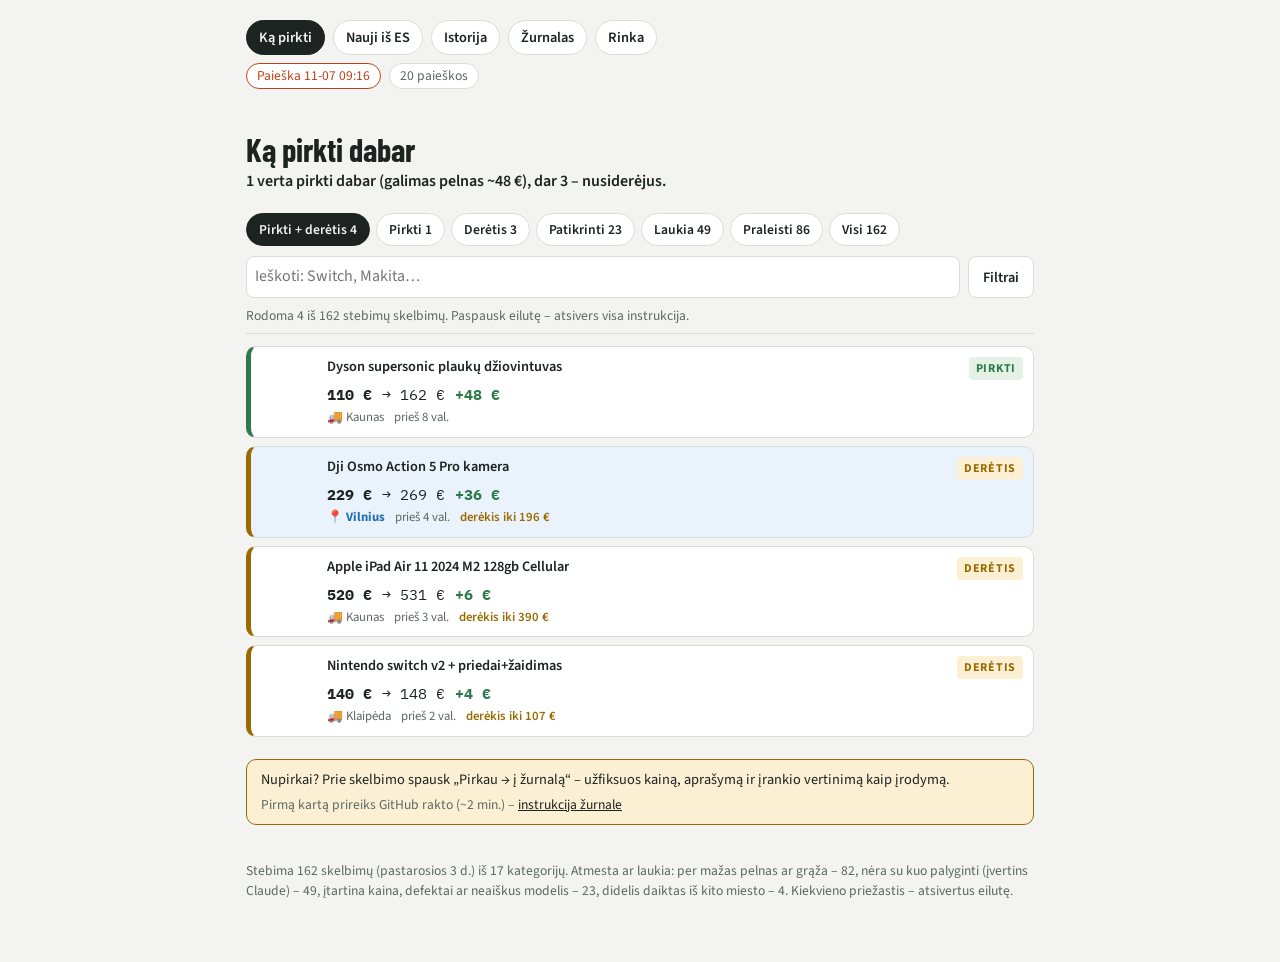
==== commit 6d92afd7: "Naujas procesas: laiškai tik patikrintiems „Pirkti“, modelio patikra, įspėjimai apie sustojimą, nauj" ====
--- a/docs/index.html
+++ b/docs/index.html
@@ -11,7 +11,7 @@
 <body>
 <div class="wrap">
   <header class="hdr">
-    <nav class="nav"><a href="index.html" aria-current="page">Ką pirkti</a><a href="istorija.html">Istorija</a><a href="zurnalas.html">Žurnalas</a><a href="rinka.html">Rinka</a></nav>
+    <nav class="nav"><a href="index.html" aria-current="page">Ką pirkti</a><a href="nauji.html">Nauji iš ES</a><a href="istorija.html">Istorija</a><a href="zurnalas.html">Žurnalas</a><a href="rinka.html">Rinka</a></nav>
     <div class="status" id="status"><span class="chip">Kraunama…</span></div>
   </header>
   <div id="vmiTop"></div>
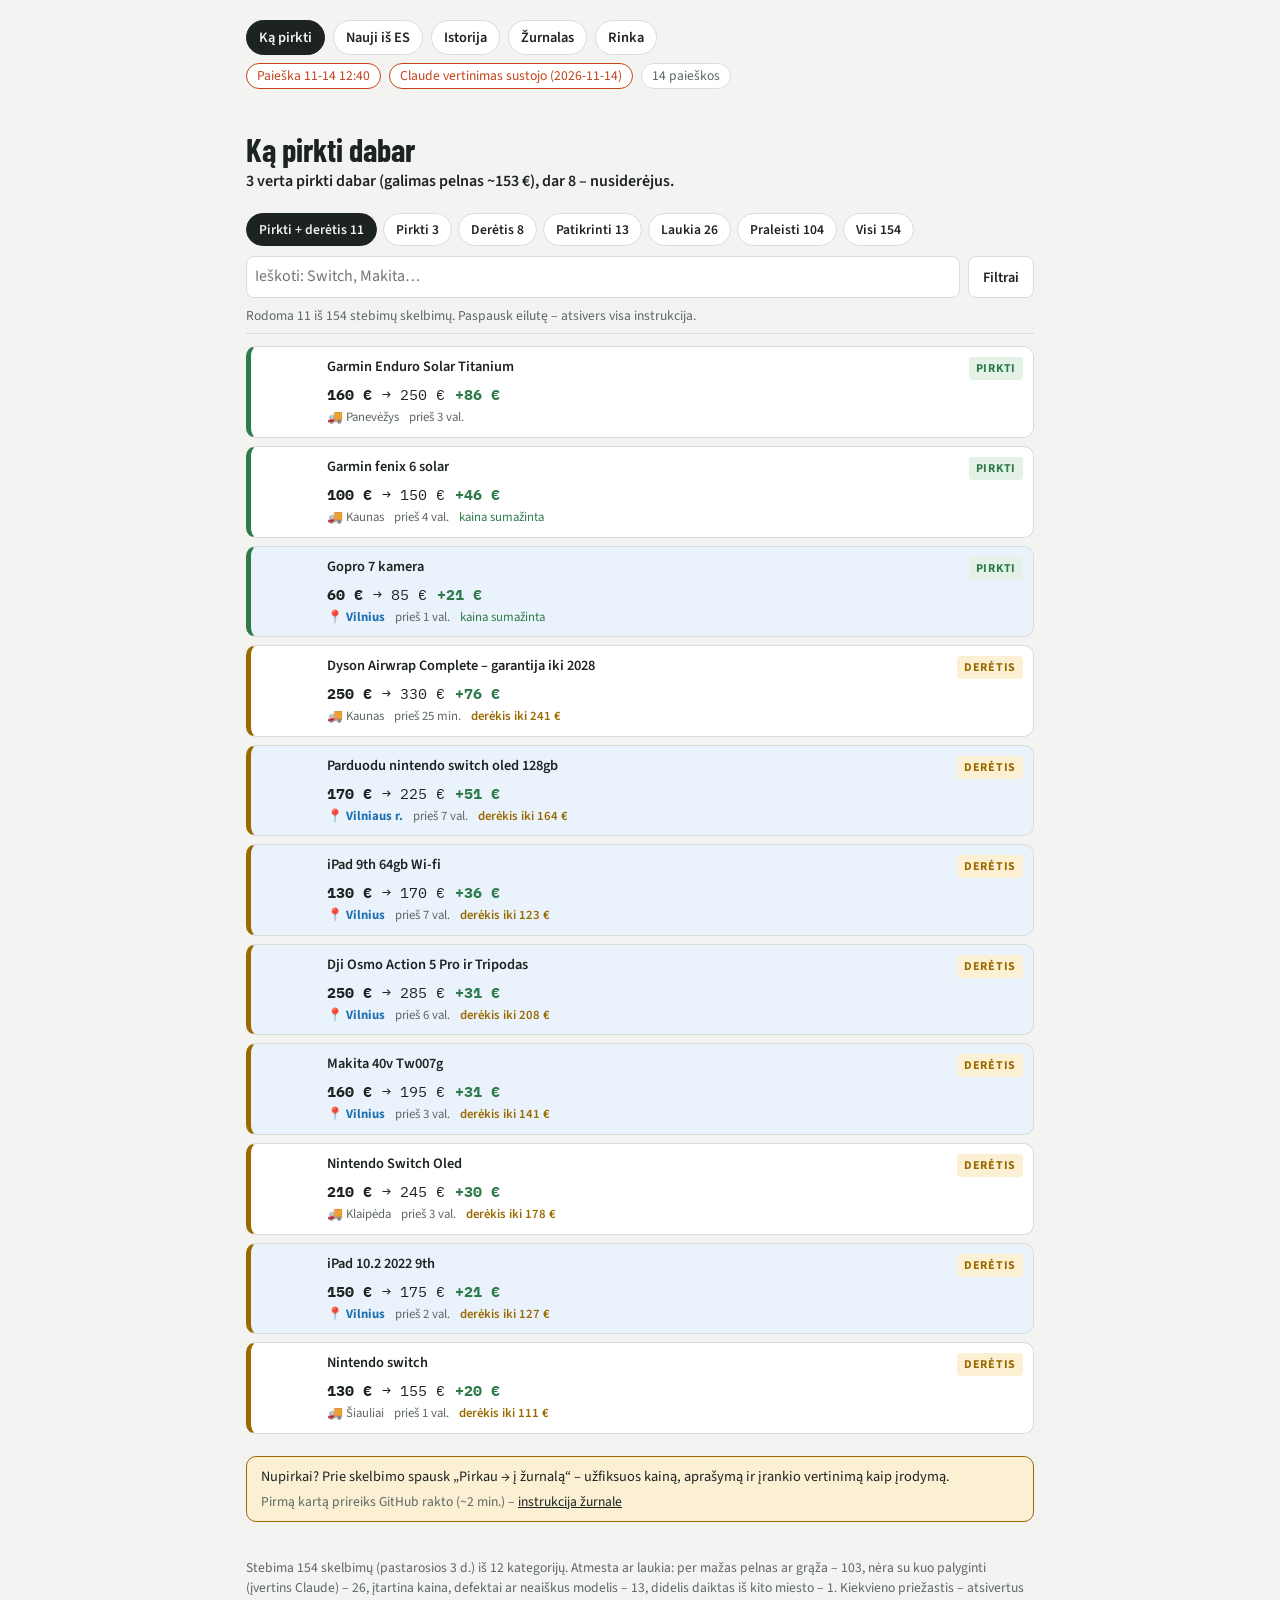
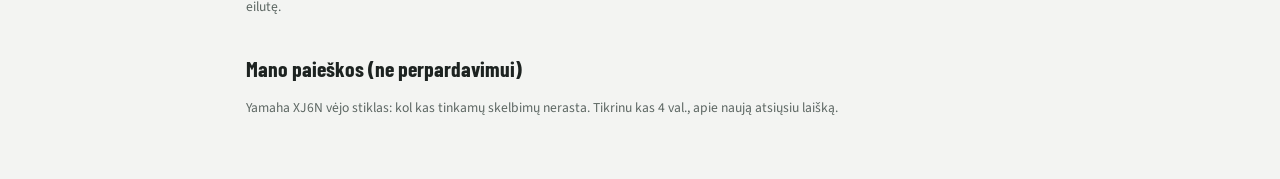
==== commit 7ac5e72a: "Asmeninė paieška: Yamaha XJ6N vėjo stiklas (kas 4 val., laiškas apie naujus) Co-Authored-By: Claude " ====
--- a/docs/index.html
+++ b/docs/index.html
@@ -40,6 +40,7 @@
   </section>
   <div id="remind"></div>
   <p class="note" id="funnel"></p>
+  <section id="asm" hidden><h2>Mano paieškos (ne perpardavimui)</h2><p class="note" id="asmnote"></p><div class="list" id="asmlist"></div></section>
 </div>
 <script src="app.js"></script>
 </body>
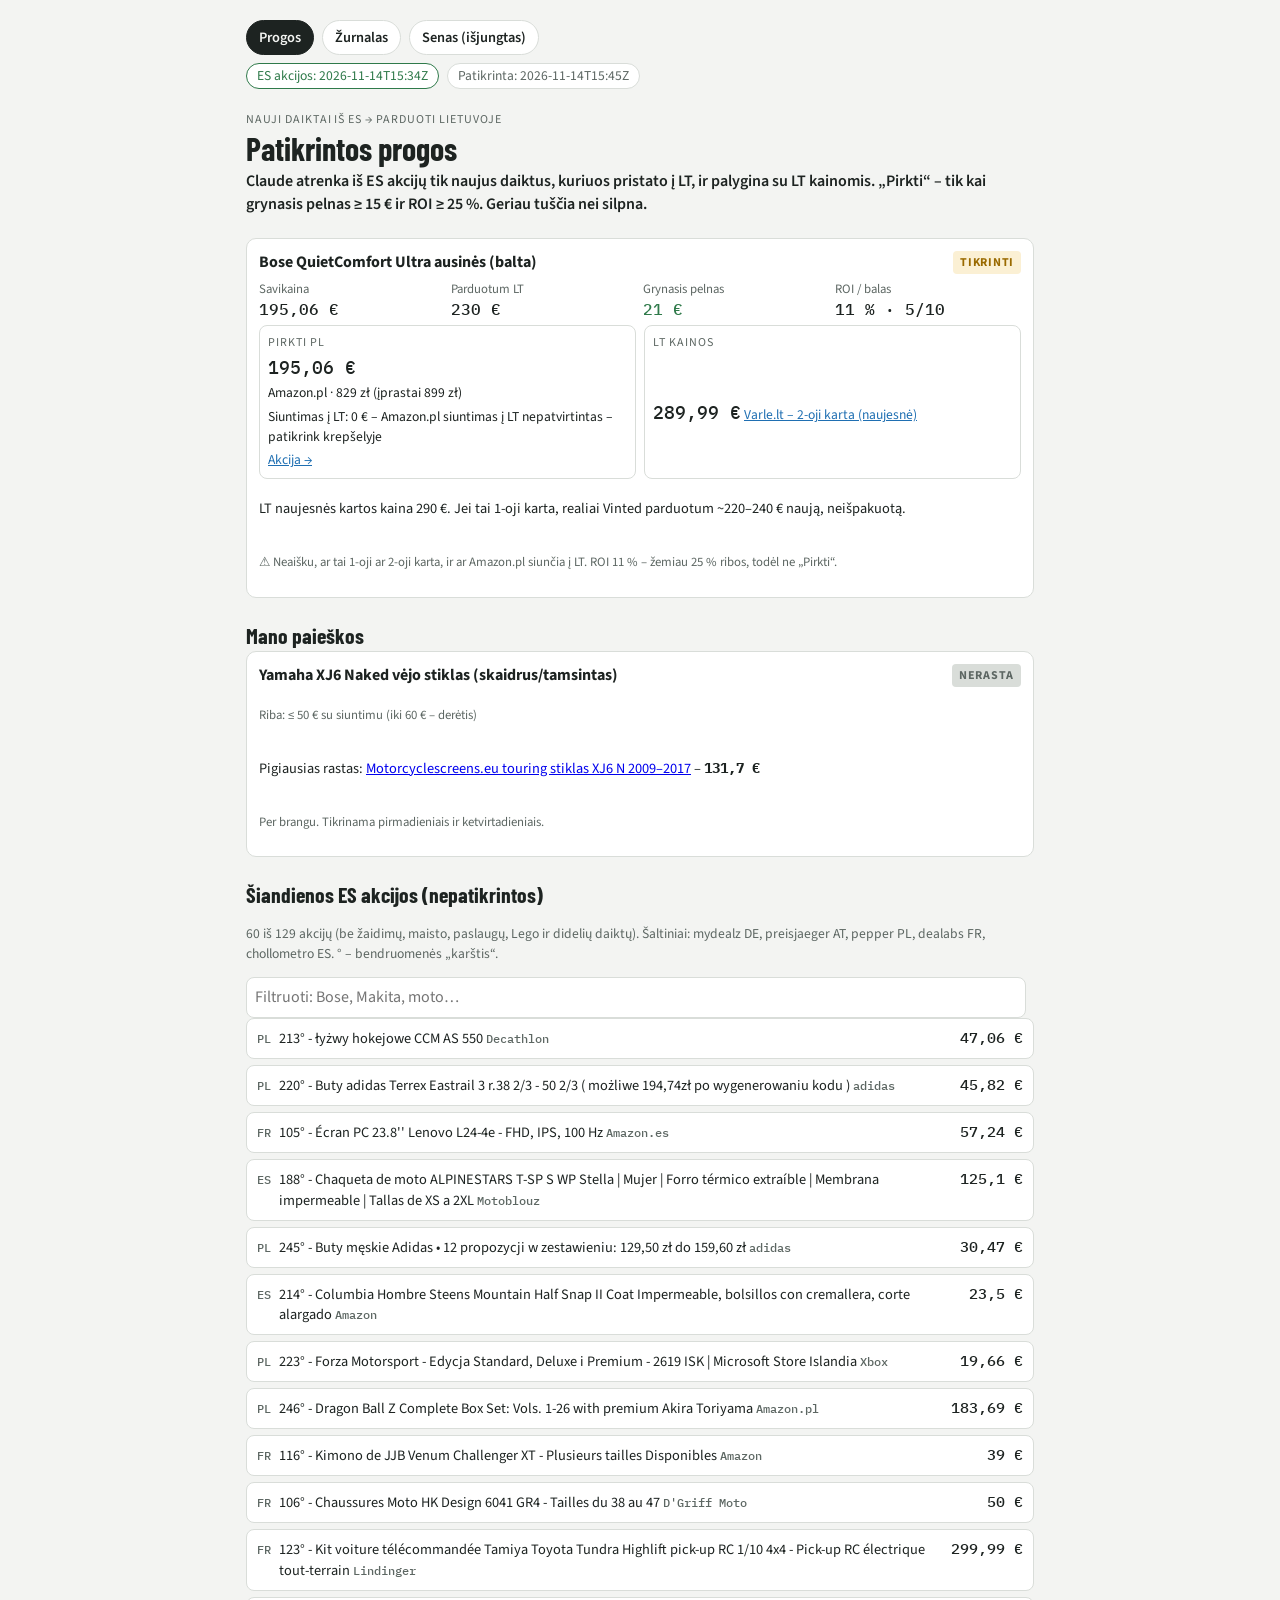
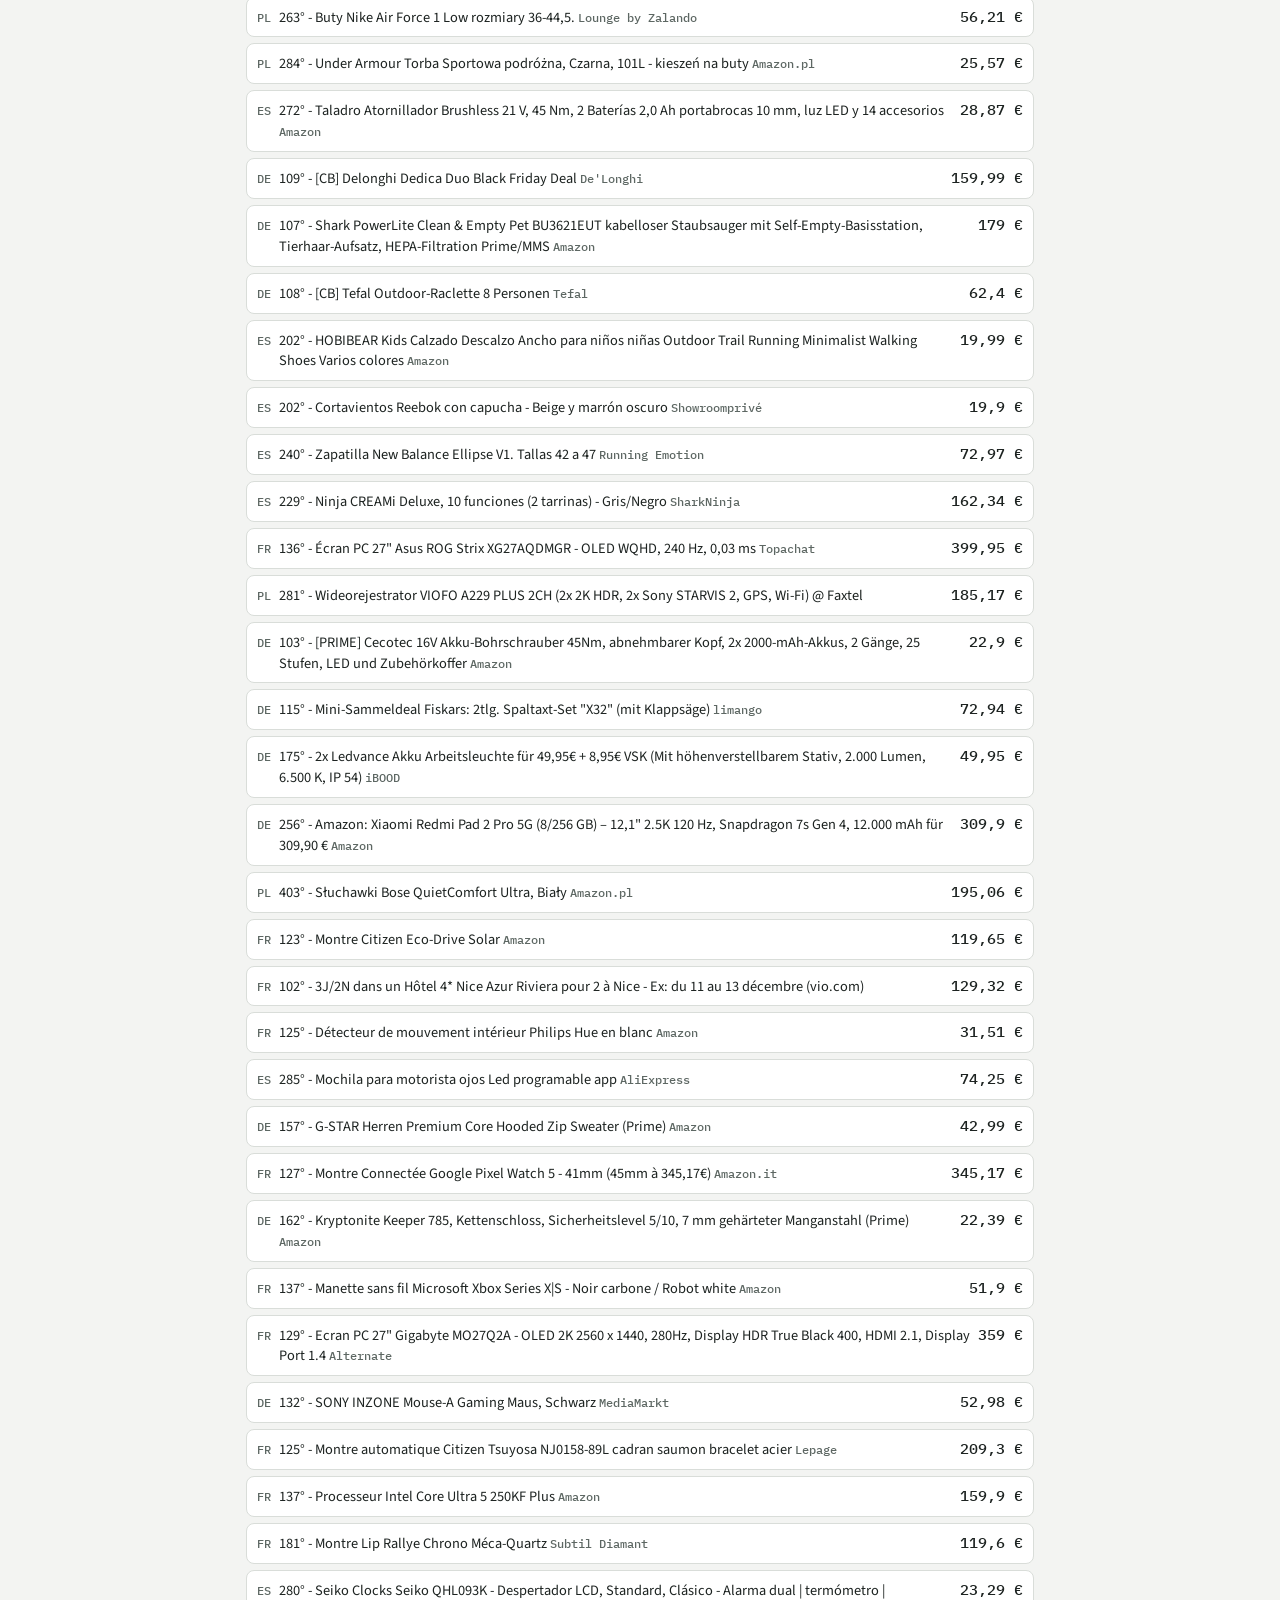
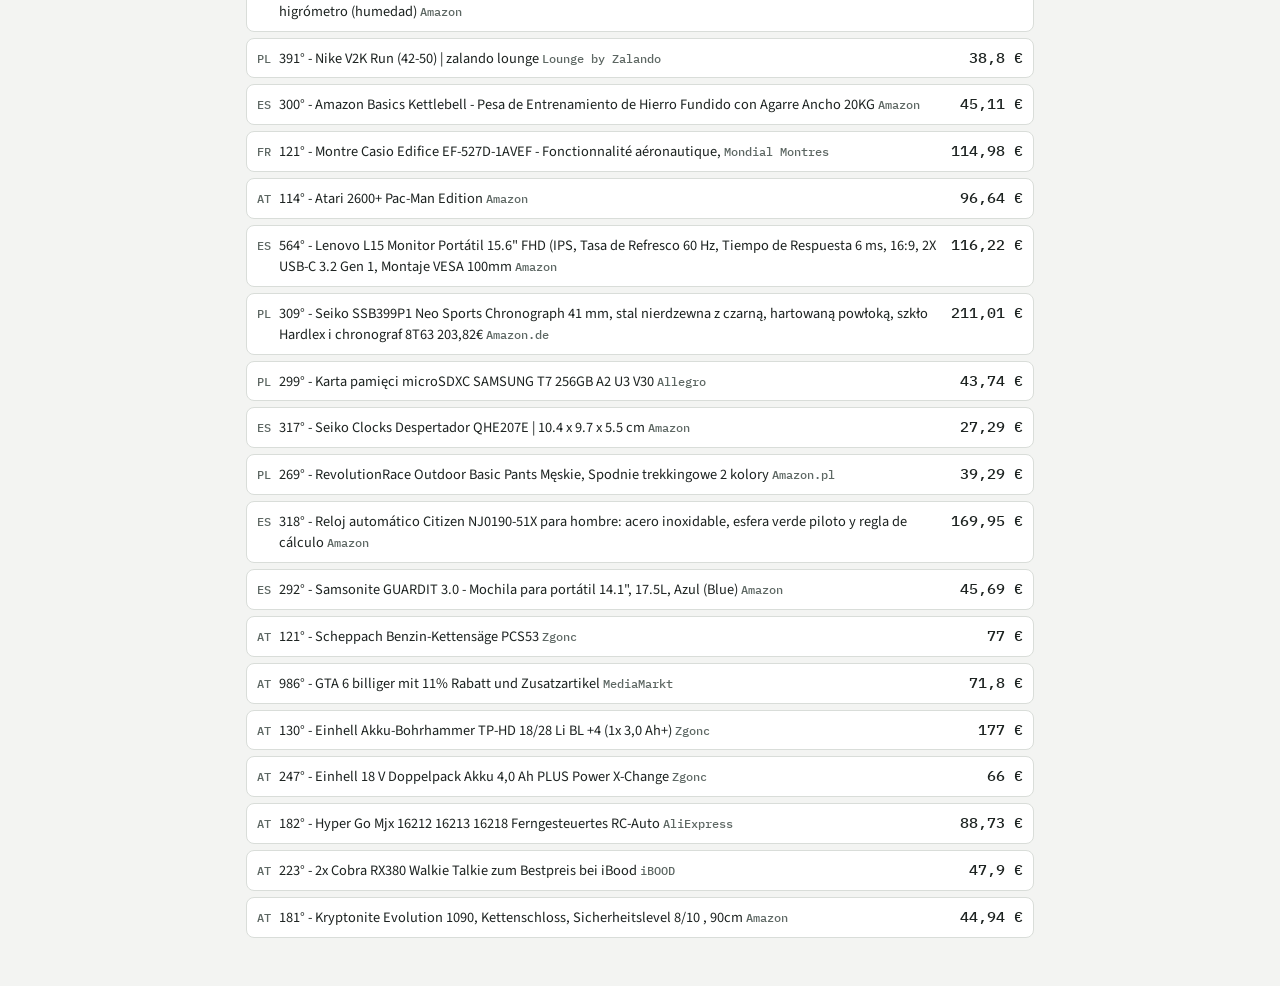
==== commit 2d7c0d5a: "Naujas dashboard: patikrintos ES progos, XJ6N, šiandienos ES akcijos; senas – senas.html Co-Authored" ====
--- a/docs/index.html
+++ b/docs/index.html
@@ -4,44 +4,107 @@
 <meta charset="utf-8">
 <meta name="viewport" content="width=device-width,initial-scale=1,viewport-fit=cover">
 <meta name="robots" content="noindex,nofollow">
-<title>Skelbimų medžioklė</title>
+<title>Perpardavimo progos</title>
 <link rel="stylesheet" href="https://fonts.googleapis.com/css2?family=Barlow+Condensed:wght@600;700&family=Source+Sans+3:wght@400;600&family=IBM+Plex+Mono:wght@500&display=swap">
 <link rel="stylesheet" href="stilius.css">
+<style>
+.cmp{display:grid;grid-template-columns:1fr 1fr;gap:8px}
+.cmp>div{border:1px solid var(--line);border-radius:8px;padding:8px;font-size:.85rem;display:grid;gap:4px;min-width:0}
+.cmp b{font:500 1.15rem var(--mono)}
+.cmp a{color:var(--loc);overflow-wrap:anywhere}
+.bal{font:700 1.1rem var(--mono)}
+.raw{display:grid;gap:6px}
+.raw a{display:grid;grid-template-columns:auto 1fr auto;gap:8px;align-items:baseline;background:var(--panel);border:1px solid var(--line);border-radius:8px;padding:8px 10px;color:var(--fg);text-decoration:none;font-size:.9rem}
+.raw a:hover{border-color:var(--fg)}
+.raw .s{font:500 .75rem var(--mono);color:var(--muted)}
+.raw .p{font:500 .95rem var(--mono);white-space:nowrap}
+.raw .t{overflow-wrap:anywhere}
+.empty{color:var(--muted);font-size:.95rem}
+</style>
 </head>
 <body>
 <div class="wrap">
   <header class="hdr">
-    <nav class="nav"><a href="index.html" aria-current="page">Ką pirkti</a><a href="nauji.html">Nauji iš ES</a><a href="istorija.html">Istorija</a><a href="zurnalas.html">Žurnalas</a><a href="rinka.html">Rinka</a></nav>
+    <nav class="nav"><a href="index.html" aria-current="page">Progos</a><a href="zurnalas.html">Žurnalas</a><a href="senas.html">Senas (išjungtas)</a></nav>
     <div class="status" id="status"><span class="chip">Kraunama…</span></div>
   </header>
-  <div id="vmiTop"></div>
-  <section class="buy" id="radiniai">
-    <div class="buyhead">
-      <h1>Ką pirkti dabar</h1>
-      <p class="summary" id="summary"></p>
-    </div>
-    <div class="fbar" id="fbar">
-      <div class="seg" id="seg" role="group" aria-label="Sprendimas"></div>
-      <div class="frow">
-        <input type="search" id="q" placeholder="Ieškoti: Switch, Makita…" aria-label="Ieškoti">
-        <button type="button" class="btn" id="fmore" aria-expanded="false">Filtrai</button>
+
+  <section class="buyhead">
+    <span class="eyebrow">Nauji daiktai iš ES → parduoti Lietuvoje</span>
+    <h1>Patikrintos progos</h1>
+    <p class="summary">Claude atrenka iš ES akcijų tik naujus daiktus, kuriuos pristato į LT, ir palygina su LT kainomis. „Pirkti“ – tik kai grynasis pelnas ≥ 15 € ir ROI ≥ 25 %. Geriau tuščia nei silpna.</p>
+  </section>
+  <section class="cards" id="progos"></section>
+
+  <section>
+    <h2>Mano paieškos</h2>
+    <div class="cards" id="asm"></div>
+  </section>
+
+  <section>
+    <h2>Šiandienos ES akcijos (nepatikrintos)</h2>
+    <p class="note" id="rawnote"></p>
+    <div class="frow"><input type="search" id="q" placeholder="Filtruoti: Bose, Makita, moto…" aria-label="Filtruoti"></div>
+    <div class="raw" id="raw"></div>
+  </section>
+</div>
+<script>
+const eur = v => v == null ? "–" : (Math.round(v * 100) / 100).toLocaleString("lt-LT", {minimumFractionDigits: 0, maximumFractionDigits: 2}) + " €";
+const esc = s => String(s ?? "").replace(/[&<>"]/g, c => ({"&":"&amp;","<":"&lt;",">":"&gt;",'"':"&quot;"}[c]));
+const VERD = {pirkti: ["Pirkti", "v-verta"], tikrinti: ["Tikrinti", "v-tikrinti"], praleisti: ["Praleisti", "v-praleisti"]};
+// Akivaizdžiai netinka perpardavimui: skaitmeninės prekės, maistas, paslaugos, žaislai/Lego, dideli daiktai.
+const NE = /\b(xbox store|steam|humble|ps5|playstation|switch 2|gra |jeu |juego|pc \(|lego|whisky|bier|stiegl|teigwaren|chocolate|bombones|caramel|halls|tarritos|hotel|freebet|tipp3|win2day|ionity|starlink|abonament|gutschein|rabatt ab|matratze|carport|pergola|tv \d|fernseher|kühlschrank|french door|gravelbike|rennrad|placa inducci)/i;
+
+async function j(u) { try { const r = await fetch(u + "?t=" + Date.now()); return r.ok ? r.json() : null; } catch { return null; } }
+
+(async () => {
+  const [p, n] = await Promise.all([j("progos.json"), j("nuolaidos.json")]);
+  const st = document.getElementById("status");
+  st.innerHTML = `<span class="chip ${n ? "ok" : "bad"}">ES akcijos: ${n ? esc(n.atnaujinta) : "nėra"}</span>` +
+                 `<span class="chip">Patikrinta: ${p ? esc(p.atnaujinta) : "–"}</span>`;
+
+  const pr = (p && p.progos) || [];
+  document.getElementById("progos").innerHTML = pr.length ? pr.map(x => {
+    const [vl, vc] = VERD[x.busena] || ["?", "v-nežinoma"];
+    const b = x.pirkimas || {};
+    const sav = (b.kaina || 0) + (b.siuntimas_lt || 0);
+    return `<article class="card"><div class="body">
+      <div class="top"><span><b>${esc(x.preke)}</b></span><span class="verdict ${vc}">${vl}</span></div>
+      <div class="nums">
+        <span>Savikaina<b>${eur(sav)}</b></span>
+        <span>Parduotum LT<b>${eur(x.pardavimo_kaina)}</b></span>
+        <span>Grynasis pelnas<b class="${x.pelnas >= 15 ? "pos" : "neg"}">${eur(x.pelnas)}</b></span>
+        <span>ROI / balas<b>${x.roi ?? "–"} % · ${x.balas}/10</b></span>
       </div>
-      <div class="fpanel" id="fpanel" hidden>
-        <label>Kategorija<select id="fkat"><option value="">Visos</option></select></label>
-        <label>Atsiėmimas<select id="fvieta"><option value="">Visi</option><option value="vietinis">📍 Vilniuje gyvai</option><option value="siunta">🚚 Siunta</option></select></label>
-        <label>Kaina iki, €<input type="number" id="fmax" inputmode="numeric" min="0" placeholder="pvz. 300"></label>
-        <label>Pelnas nuo, €<input type="number" id="fpel" inputmode="numeric" placeholder="pvz. 20"></label>
-        <label>Rikiuoti<select id="fsort"><option value="pelnas">Didžiausias pelnas</option><option value="balas">Geriausias balas</option><option value="naujausi">Naujausi</option><option value="pigiausi">Pigiausi</option></select></label>
-        <button type="button" class="btn" id="freset">Išvalyti filtrus</button>
+      <div class="cmp">
+        <div><span class="eyebrow">Pirkti ${esc(b.salis)}</span><b>${eur(b.kaina)}</b>
+          <span>${esc(b.parduotuve)} ${b.kaina_orig ? "· " + esc(b.kaina_orig) : ""}</span>
+          <span>Siuntimas į LT: ${b.siuntimas_lt ? eur(b.siuntimas_lt) : "0 €"}${b.siuntimas_pastaba ? " – " + esc(b.siuntimas_pastaba) : ""}</span>
+          <a href="${esc(b.nuoroda)}" target="_blank" rel="noopener">Akcija →</a></div>
+        <div><span class="eyebrow">LT kainos</span>
+          ${(x.lt || []).map(l => `<span><b>${eur(l.kaina)}</b> <a href="${esc(l.nuoroda)}" target="_blank" rel="noopener">${esc(l.saltinis)}</a></span>`).join("")}</div>
       </div>
-      <p class="note" id="fcount"></p>
-    </div>
-    <div class="list" id="list"></div>
-  </section>
-  <div id="remind"></div>
-  <p class="note" id="funnel"></p>
-  <section id="asm" hidden><h2>Mano paieškos (ne perpardavimui)</h2><p class="note" id="asmnote"></p><div class="list" id="asmlist"></div></section>
-</div>
-<script src="app.js"></script>
+      <p class="why">${esc(x.kodel)}</p>
+      <p class="meta">⚠ ${esc(x.rizika)}</p>
+    </div></article>`;
+  }).join("") : `<p class="empty">Šiuo metu patikrintų progų nėra. Tikrinama pirmadieniais ir ketvirtadieniais.</p>`;
+
+  document.getElementById("asm").innerHTML = ((p && p.asmeniniai) || []).map(a => `<article class="card"><div class="body">
+      <div class="top"><b>${esc(a.preke)}</b><span class="verdict ${a.busena === "Rasta" ? "v-verta" : "v-praleisti"}">${esc(a.busena)}</span></div>
+      <p class="meta">Riba: ${esc(a.riba)}</p>
+      ${a.geriausias ? `<p class="why">Pigiausias rastas: <a href="${esc(a.geriausias.nuoroda)}" target="_blank" rel="noopener">${esc(a.geriausias.aprasymas)}</a> – <b class="mono">${eur(a.geriausias.kaina)}</b></p>` : ""}
+      <p class="meta">${esc(a.pastaba)}</p></div></article>`).join("");
+
+  const ak = ((n && n.akcijos) || []).filter(a => a.kaina_eur >= 15 && a.kaina_eur <= 400 && !NE.test(a.pavadinimas));
+  document.getElementById("rawnote").textContent = n ? `${ak.length} iš ${n.akcijos.length} akcijų (be žaidimų, maisto, paslaugų, Lego ir didelių daiktų). Šaltiniai: mydealz DE, preisjaeger AT, pepper PL, dealabs FR, chollometro ES. ° – bendruomenės „karštis“.` : "";
+  const draw = () => {
+    const q = document.getElementById("q").value.trim().toLowerCase();
+    document.getElementById("raw").innerHTML = ak.filter(a => !q || a.pavadinimas.toLowerCase().includes(q)).slice(0, 80).map(a =>
+      `<a href="${esc(a.nuoroda)}" target="_blank" rel="noopener"><span class="s">${esc(a.salis)}</span><span class="t">${esc(a.pavadinimas)} <span class="s">${esc(a.parduotuve)}</span></span><span class="p">${eur(a.kaina_eur)}</span></a>`).join("");
+  };
+  document.getElementById("q").addEventListener("input", draw);
+  draw();
+})();
+</script>
 </body>
 </html>
